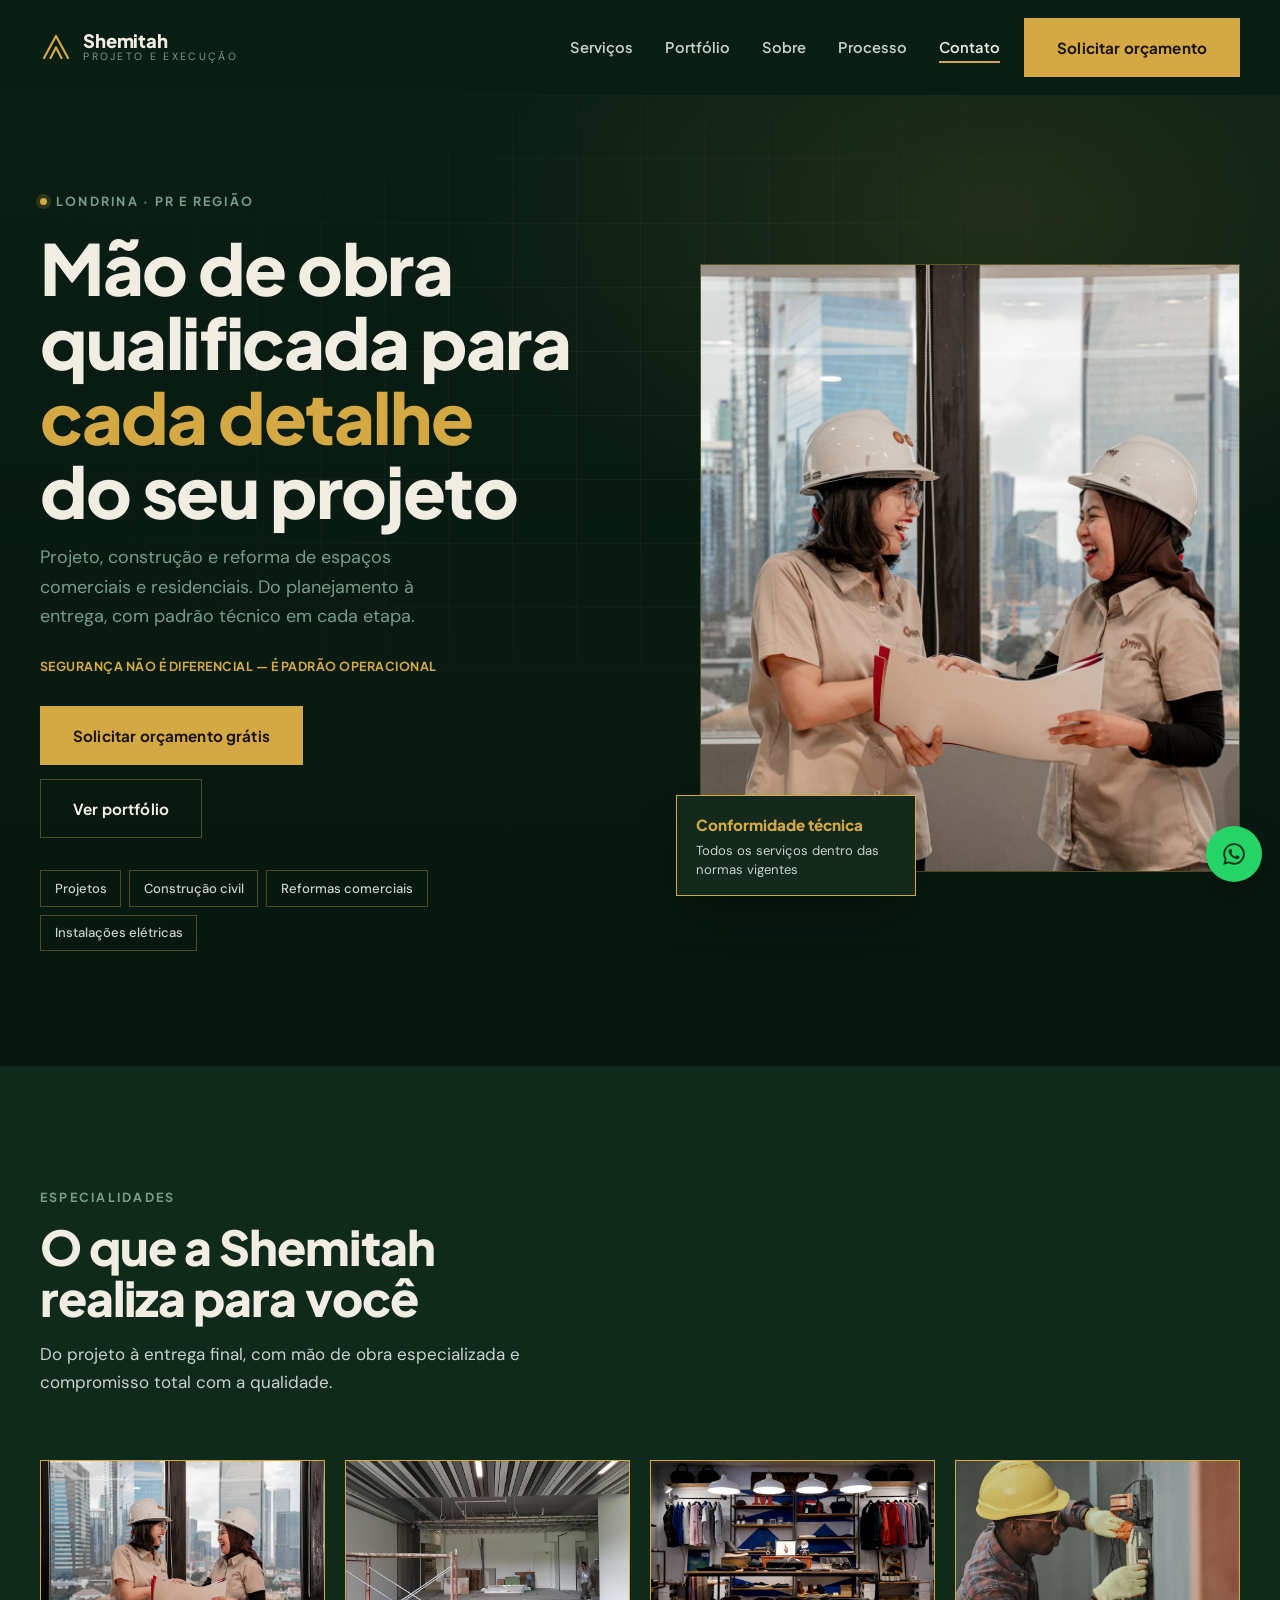
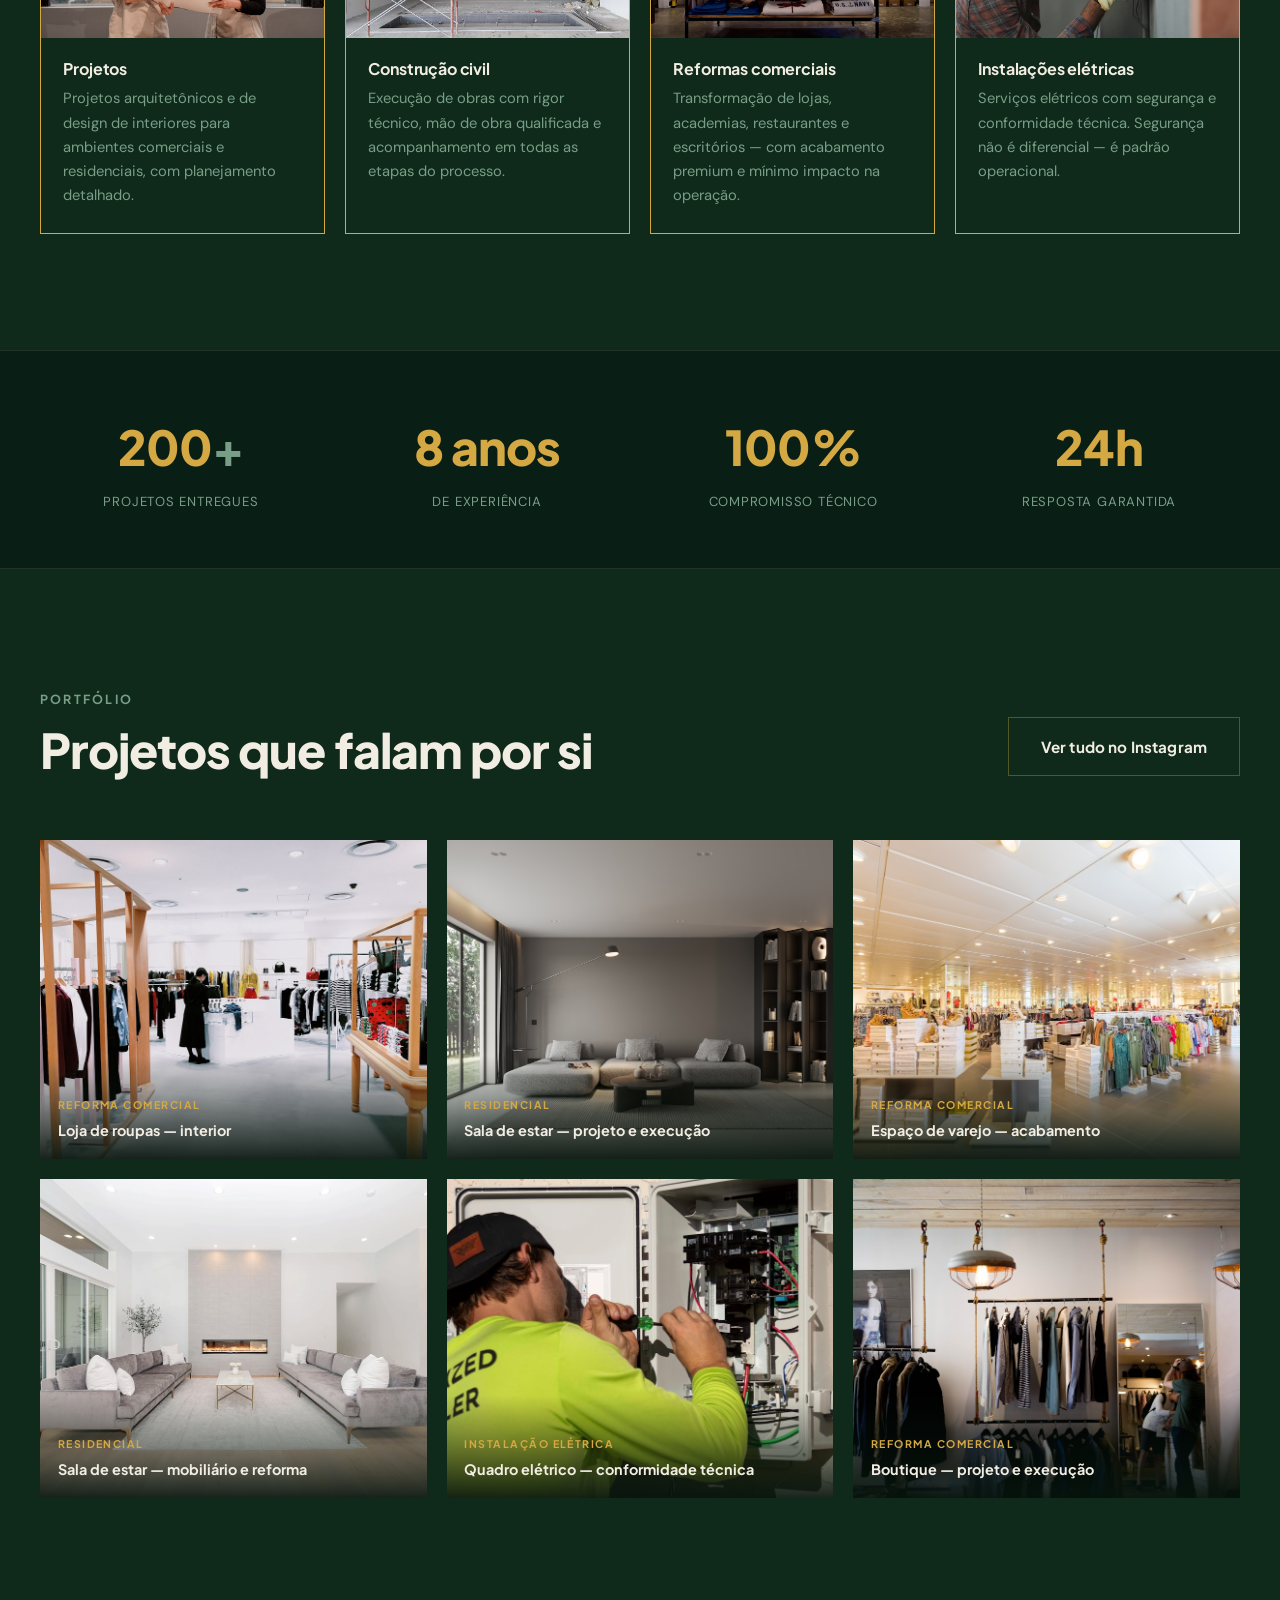
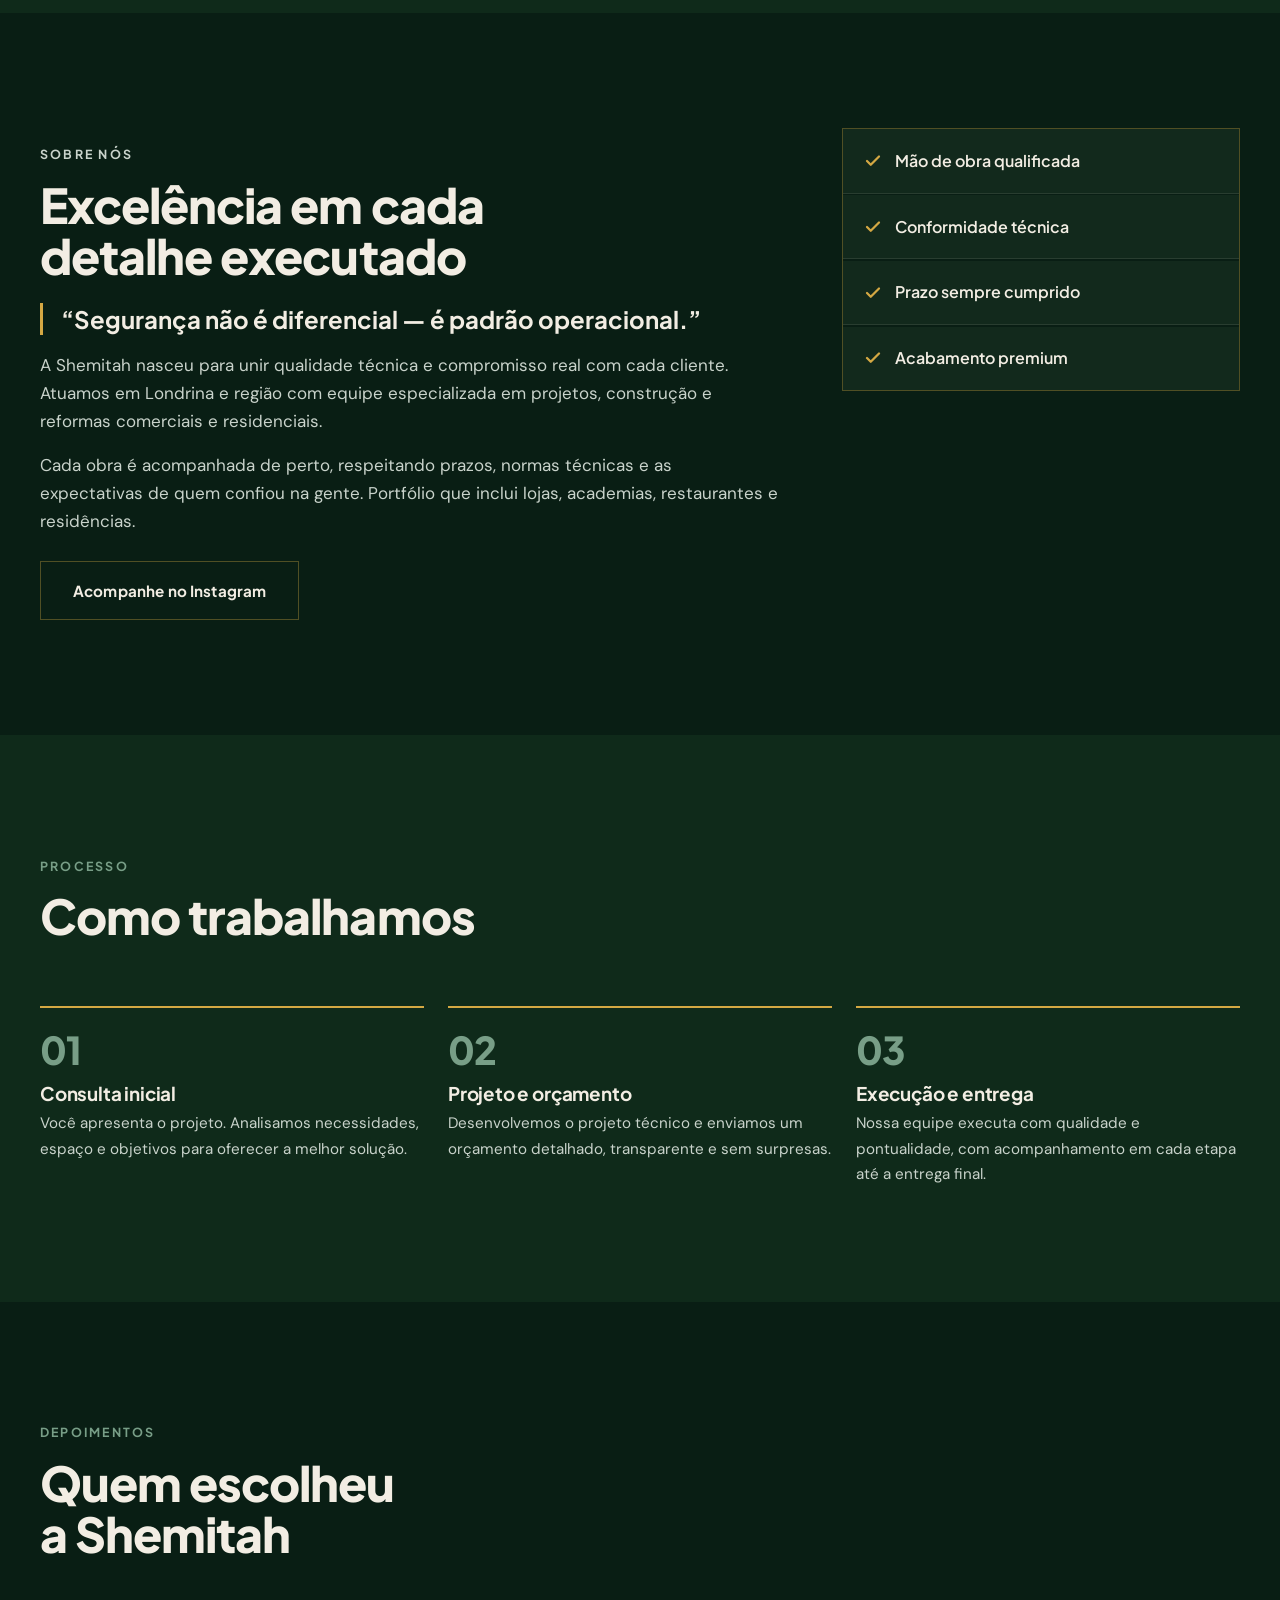
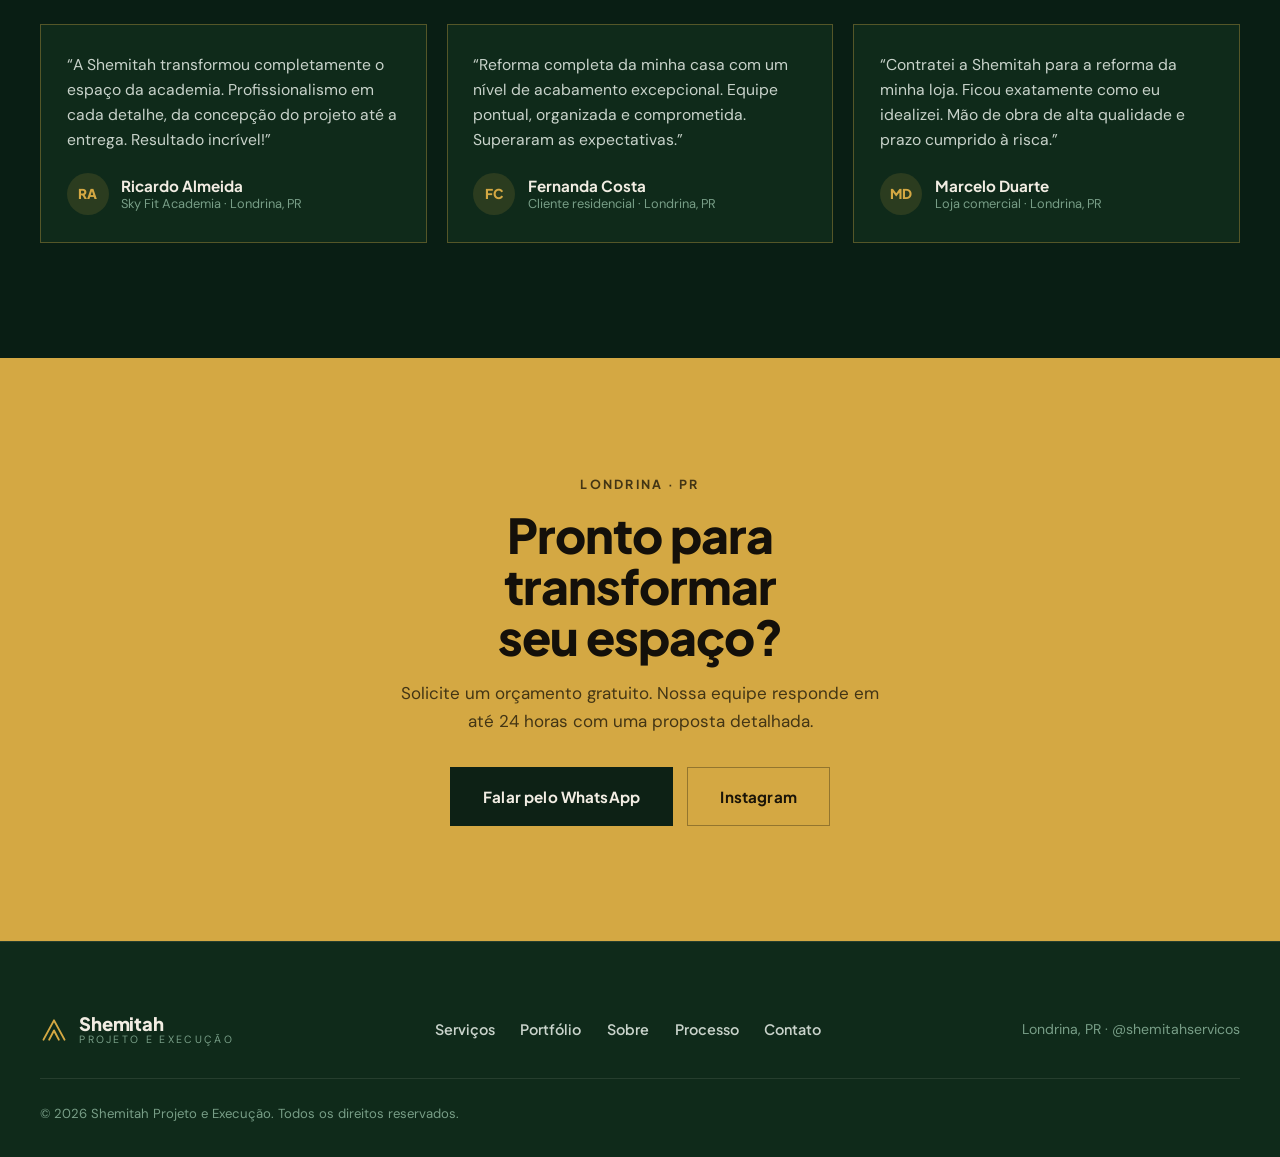
==== index.html @ d8ecc24d "Site institucional Shemitah — landing estatica pronta para GitHub Pages Co-Authored-By: Claude Sonne" ====
<!doctype html>
<html lang="pt-BR">
<head>
<meta charset="utf-8" />
<meta name="viewport" content="width=device-width, initial-scale=1" />
<meta name="theme-color" content="#091E14" />

<!--
  ┌──────────────────────────────────────────────────────────────────────┐
  │  CONFIGURAÇÃO — pendências                                            │
  │                                                                      │
  │  • Domínio shemitah.com.br: OK (canonical/OG/sitemap/robots + CNAME). │
  │  • WHATSAPP: procure por  5543999999999  e troque pelo número real    │
  │    (formato internacional, só dígitos: 55 + DDD + número).            │
  │  • Endereço, telefone fixo, e-mail e horário: bloco JSON-LD no final  │
  │    deste arquivo (marcados com TODO).                                 │
  └──────────────────────────────────────────────────────────────────────┘
-->

<title>Shemitah · Projeto e Execução | Construção e Reforma em Londrina-PR</title>
<meta name="description" content="Projeto, construção e reforma de espaços comerciais e residenciais em Londrina e região. Mão de obra qualificada, conformidade técnica e prazo cumprido. Solicite um orçamento gratuito." />
<link rel="canonical" href="https://shemitah.com.br/" />
<meta name="robots" content="index, follow, max-image-preview:large" />
<meta name="author" content="Shemitah Projeto e Execução" />
<meta name="geo.region" content="BR-PR" />
<meta name="geo.placename" content="Londrina" />

<!-- Open Graph -->
<meta property="og:type" content="website" />
<meta property="og:locale" content="pt_BR" />
<meta property="og:site_name" content="Shemitah Projeto e Execução" />
<meta property="og:title" content="Shemitah · Construção e Reforma em Londrina-PR" />
<meta property="og:description" content="Projeto, construção e reforma de espaços comerciais e residenciais. Do planejamento à entrega, com segurança e padrão técnico em cada etapa." />
<meta property="og:url" content="https://shemitah.com.br/" />
<meta property="og:image" content="https://shemitah.com.br/assets/img/og-cover.jpg" />
<meta property="og:image:width" content="1200" />
<meta property="og:image:height" content="630" />
<meta property="og:image:alt" content="Equipe da Shemitah analisando plantas técnicas em obra" />

<!-- Twitter -->
<meta name="twitter:card" content="summary_large_image" />
<meta name="twitter:title" content="Shemitah · Construção e Reforma em Londrina-PR" />
<meta name="twitter:description" content="Projeto, construção e reforma de espaços comerciais e residenciais em Londrina e região." />
<meta name="twitter:image" content="https://shemitah.com.br/assets/img/og-cover.jpg" />

<link rel="icon" href="assets/favicon.svg" type="image/svg+xml" />
<link rel="apple-touch-icon" href="assets/favicon.svg" />
<link rel="manifest" href="site.webmanifest" />

<link rel="preconnect" href="https://fonts.googleapis.com" />
<link rel="preconnect" href="https://fonts.gstatic.com" crossorigin />
<link rel="stylesheet" href="https://fonts.googleapis.com/css2?family=Plus+Jakarta+Sans:wght@500;600;700;800&family=DM+Sans:opsz,wght@9..40,400;9..40,500&display=swap" />
<link rel="stylesheet" href="css/styles.css" />
</head>
<body>

<a class="skip-link" href="#conteudo">Pular para o conteúdo</a>

<header class="site-header" id="topo" data-header>
  <div class="wrap header-inner">
    <a class="brand" href="#topo" aria-label="Shemitah Projeto e Execução — início">
      <span class="brand-mark" aria-hidden="true">
        <svg viewBox="0 0 32 32" width="32" height="32" fill="none">
          <path d="M4 27 16 5l12 22" stroke="currentColor" stroke-width="2.2" stroke-linejoin="round" stroke-linecap="round"/>
          <path d="M10.5 27 16 16.5 21.5 27" stroke="currentColor" stroke-width="2.2" stroke-linecap="round" stroke-linejoin="round"/>
        </svg>
      </span>
      <span class="brand-text">
        <strong translate="no">Shemitah</strong>
        <small>Projeto e Execução</small>
      </span>
    </a>

    <nav class="site-nav" aria-label="Navegação principal">
      <ul>
        <li><a href="#servicos">Serviços</a></li>
        <li><a href="#portfolio">Portfólio</a></li>
        <li><a href="#sobre">Sobre</a></li>
        <li><a href="#processo">Processo</a></li>
        <li><a href="#contato">Contato</a></li>
      </ul>
    </nav>

    <a class="btn btn-solid header-cta" href="https://wa.me/5543999999999?text=Ol%C3%A1!%20Gostaria%20de%20solicitar%20um%20or%C3%A7amento%20gratuito." target="_blank" rel="noopener">Solicitar orçamento</a>

    <button class="nav-toggle" type="button" aria-expanded="false" aria-controls="menu-mobile" aria-label="Abrir menu">
      <span></span><span></span><span></span>
    </button>
  </div>

  <div class="mobile-menu" id="menu-mobile" hidden>
    <nav aria-label="Navegação mobile">
      <a href="#servicos">Serviços</a>
      <a href="#portfolio">Portfólio</a>
      <a href="#sobre">Sobre</a>
      <a href="#processo">Processo</a>
      <a href="#contato">Contato</a>
      <a class="btn btn-solid" href="https://wa.me/5543999999999?text=Ol%C3%A1!%20Gostaria%20de%20solicitar%20um%20or%C3%A7amento%20gratuito." target="_blank" rel="noopener">Solicitar orçamento</a>
    </nav>
  </div>
</header>

<main id="conteudo">

  <!-- ================= HERO ================= -->
  <section class="hero" aria-labelledby="hero-title">
    <div class="wrap hero-grid">
      <div class="hero-copy">
        <p class="eyebrow"><span class="dot" aria-hidden="true"></span>Londrina · PR e região</p>
        <h1 id="hero-title">
          <span>Mão de obra</span>
          <span>qualificada para</span>
          <em>cada detalhe</em>
          <span>do seu projeto</span>
        </h1>
        <p class="lead">
          Projeto, construção e reforma de espaços comerciais e residenciais.
          Do planejamento à entrega, com padrão técnico em cada etapa.
        </p>

        <p class="safety-band">Segurança não é diferencial — é padrão operacional</p>

        <div class="hero-actions">
          <a class="btn btn-solid" href="https://wa.me/5543999999999?text=Ol%C3%A1!%20Gostaria%20de%20solicitar%20um%20or%C3%A7amento%20gratuito." target="_blank" rel="noopener">Solicitar orçamento grátis</a>
          <a class="btn btn-ghost" href="#portfolio">Ver portfólio</a>
        </div>

        <ul class="hero-tags" aria-label="Áreas de atuação">
          <li>Projetos</li>
          <li>Construção civil</li>
          <li>Reformas comerciais</li>
          <li>Instalações elétricas</li>
        </ul>
      </div>

      <figure class="hero-figure">
        <img src="assets/img/hero-equipe.jpg" width="1100" height="1240"
             alt="Equipe de engenharia da Shemitah analisando plantas técnicas com capacetes de segurança em obra"
             fetchpriority="high" decoding="async" />
        <figcaption class="hero-card">
          <span class="hero-card-label">Conformidade técnica</span>
          <span class="hero-card-text">Todos os serviços dentro das normas vigentes</span>
        </figcaption>
      </figure>
    </div>
  </section>

  <!-- ================= SERVIÇOS ================= -->
  <section class="section section-alt" id="servicos" aria-labelledby="servicos-title">
    <div class="wrap">
      <header class="section-head">
        <p class="eyebrow">Especialidades</p>
        <h2 id="servicos-title">O que a Shemitah realiza para você</h2>
        <p class="section-sub">Do projeto à entrega final, com mão de obra especializada e compromisso total com a qualidade.</p>
      </header>

      <div class="cards services">
        <article class="card service">
          <div class="card-media"><img src="assets/img/serv-projetos.jpg" width="900" height="630" loading="lazy" decoding="async" alt="Profissionais discutindo projeto arquitetônico com capacetes de segurança" /></div>
          <div class="card-body">
            <h3>Projetos</h3>
            <p>Projetos arquitetônicos e de design de interiores para ambientes comerciais e residenciais, com planejamento detalhado.</p>
          </div>
        </article>
        <article class="card service">
          <div class="card-media"><img src="assets/img/serv-construcao.jpg" width="900" height="630" loading="lazy" decoding="async" alt="Profissional no interior de uma obra de construção civil de grande porte" /></div>
          <div class="card-body">
            <h3>Construção civil</h3>
            <p>Execução de obras com rigor técnico, mão de obra qualificada e acompanhamento em todas as etapas do processo.</p>
          </div>
        </article>
        <article class="card service">
          <div class="card-media"><img src="assets/img/serv-reformas.jpg" width="900" height="630" loading="lazy" decoding="async" alt="Interior moderno de loja comercial reformada" /></div>
          <div class="card-body">
            <h3>Reformas comerciais</h3>
            <p>Transformação de lojas, academias, restaurantes e escritórios — com acabamento premium e mínimo impacto na operação.</p>
          </div>
        </article>
        <article class="card service">
          <div class="card-media"><img src="assets/img/serv-eletrica.jpg" width="900" height="630" loading="lazy" decoding="async" alt="Eletricista profissional realizando instalação com equipamento de segurança" /></div>
          <div class="card-body">
            <h3>Instalações elétricas</h3>
            <p>Serviços elétricos com segurança e conformidade técnica. Segurança não é diferencial — é padrão operacional.</p>
          </div>
        </article>
      </div>
    </div>
  </section>

  <!-- ================= NÚMEROS ================= -->
  <section class="section stats-section" aria-label="Shemitah em números">
    <div class="wrap stats">
      <div class="stat"><span class="stat-num">200<span class="plus">+</span></span><span class="stat-label">Projetos entregues</span></div>
      <div class="stat"><span class="stat-num">8 anos</span><span class="stat-label">de experiência</span></div>
      <div class="stat"><span class="stat-num">100%</span><span class="stat-label">Compromisso técnico</span></div>
      <div class="stat"><span class="stat-num">24h</span><span class="stat-label">Resposta garantida</span></div>
    </div>
  </section>

  <!-- ================= PORTFÓLIO ================= -->
  <section class="section section-alt" id="portfolio" aria-labelledby="portfolio-title">
    <div class="wrap">
      <header class="section-head section-head-row">
        <div>
          <p class="eyebrow">Portfólio</p>
          <h2 id="portfolio-title">Projetos que falam por si</h2>
        </div>
        <a class="btn btn-ghost" href="https://www.instagram.com/shemitahservicos/" target="_blank" rel="noopener">Ver tudo no Instagram</a>
      </header>

      <div class="gallery">
        <figure class="shot"><img src="assets/img/port-1.jpg" width="800" height="667" loading="lazy" decoding="async" alt="Loja de roupas reformada — vista do interior" /><figcaption><span class="tag">Reforma comercial</span>Loja de roupas — interior</figcaption></figure>
        <figure class="shot"><img src="assets/img/port-2.jpg" width="800" height="667" loading="lazy" decoding="async" alt="Sala de estar residencial após projeto e execução" /><figcaption><span class="tag">Residencial</span>Sala de estar — projeto e execução</figcaption></figure>
        <figure class="shot"><img src="assets/img/port-3.jpg" width="800" height="667" loading="lazy" decoding="async" alt="Espaço de varejo com acabamento finalizado" /><figcaption><span class="tag">Reforma comercial</span>Espaço de varejo — acabamento</figcaption></figure>
        <figure class="shot"><img src="assets/img/port-4.jpg" width="800" height="667" loading="lazy" decoding="async" alt="Sala de estar com mobiliário após reforma" /><figcaption><span class="tag">Residencial</span>Sala de estar — mobiliário e reforma</figcaption></figure>
        <figure class="shot"><img src="assets/img/port-5.jpg" width="800" height="667" loading="lazy" decoding="async" alt="Quadro elétrico instalado dentro das normas técnicas" /><figcaption><span class="tag">Instalação elétrica</span>Quadro elétrico — conformidade técnica</figcaption></figure>
        <figure class="shot"><img src="assets/img/port-6.jpg" width="800" height="667" loading="lazy" decoding="async" alt="Boutique comercial após projeto e execução" /><figcaption><span class="tag">Reforma comercial</span>Boutique — projeto e execução</figcaption></figure>
      </div>
    </div>
  </section>

  <!-- ================= SOBRE ================= -->
  <section class="section" id="sobre" aria-labelledby="sobre-title">
    <div class="wrap about-grid">
      <div class="about-copy">
        <p class="eyebrow">Sobre nós</p>
        <h2 id="sobre-title">Excelência em cada detalhe executado</h2>
        <blockquote class="pull-quote">“Segurança não é diferencial — é padrão operacional.”</blockquote>
        <p>A Shemitah nasceu para unir qualidade técnica e compromisso real com cada cliente. Atuamos em Londrina e região com equipe especializada em projetos, construção e reformas comerciais e residenciais.</p>
        <p>Cada obra é acompanhada de perto, respeitando prazos, normas técnicas e as expectativas de quem confiou na gente. Portfólio que inclui lojas, academias, restaurantes e residências.</p>
        <a class="btn btn-ghost" href="https://www.instagram.com/shemitahservicos/" target="_blank" rel="noopener">Acompanhe no Instagram</a>
      </div>
      <ul class="about-list" aria-label="Compromissos da Shemitah">
        <li>Mão de obra qualificada</li>
        <li>Conformidade técnica</li>
        <li>Prazo sempre cumprido</li>
        <li>Acabamento premium</li>
      </ul>
    </div>
  </section>

  <!-- ================= PROCESSO ================= -->
  <section class="section section-alt" id="processo" aria-labelledby="processo-title">
    <div class="wrap">
      <header class="section-head">
        <p class="eyebrow">Processo</p>
        <h2 id="processo-title">Como trabalhamos</h2>
      </header>
      <ol class="steps">
        <li class="step">
          <span class="step-num">01</span>
          <h3>Consulta inicial</h3>
          <p>Você apresenta o projeto. Analisamos necessidades, espaço e objetivos para oferecer a melhor solução.</p>
        </li>
        <li class="step">
          <span class="step-num">02</span>
          <h3>Projeto e orçamento</h3>
          <p>Desenvolvemos o projeto técnico e enviamos um orçamento detalhado, transparente e sem surpresas.</p>
        </li>
        <li class="step">
          <span class="step-num">03</span>
          <h3>Execução e entrega</h3>
          <p>Nossa equipe executa com qualidade e pontualidade, com acompanhamento em cada etapa até a entrega final.</p>
        </li>
      </ol>
    </div>
  </section>

  <!-- ================= DEPOIMENTOS ================= -->
  <section class="section" aria-labelledby="depo-title">
    <div class="wrap">
      <header class="section-head">
        <p class="eyebrow">Depoimentos</p>
        <h2 id="depo-title">Quem escolheu a Shemitah</h2>
      </header>
      <div class="cards testimonials">
        <figure class="card quote-card">
          <blockquote>“A Shemitah transformou completamente o espaço da academia. Profissionalismo em cada detalhe, da concepção do projeto até a entrega. Resultado incrível!”</blockquote>
          <figcaption><span class="avatar" aria-hidden="true">RA</span><span><strong>Ricardo Almeida</strong><small>Sky Fit Academia · Londrina, PR</small></span></figcaption>
        </figure>
        <figure class="card quote-card">
          <blockquote>“Reforma completa da minha casa com um nível de acabamento excepcional. Equipe pontual, organizada e comprometida. Superaram as expectativas.”</blockquote>
          <figcaption><span class="avatar" aria-hidden="true">FC</span><span><strong>Fernanda Costa</strong><small>Cliente residencial · Londrina, PR</small></span></figcaption>
        </figure>
        <figure class="card quote-card">
          <blockquote>“Contratei a Shemitah para a reforma da minha loja. Ficou exatamente como eu idealizei. Mão de obra de alta qualidade e prazo cumprido à risca.”</blockquote>
          <figcaption><span class="avatar" aria-hidden="true">MD</span><span><strong>Marcelo Duarte</strong><small>Loja comercial · Londrina, PR</small></span></figcaption>
        </figure>
      </div>
    </div>
  </section>

  <!-- ================= CTA ================= -->
  <section class="section cta" id="contato" aria-labelledby="cta-title">
    <div class="wrap cta-inner">
      <p class="eyebrow eyebrow-dark">Londrina · PR</p>
      <h2 id="cta-title">Pronto para transformar seu espaço?</h2>
      <p>Solicite um orçamento gratuito. Nossa equipe responde em até 24 horas com uma proposta detalhada.</p>
      <div class="hero-actions">
        <a class="btn btn-dark" href="https://wa.me/5543999999999?text=Ol%C3%A1!%20Gostaria%20de%20solicitar%20um%20or%C3%A7amento%20gratuito." target="_blank" rel="noopener">Falar pelo WhatsApp</a>
        <a class="btn btn-outline-dark" href="https://www.instagram.com/shemitahservicos/" target="_blank" rel="noopener">Instagram</a>
      </div>
    </div>
  </section>
</main>

<footer class="site-footer">
  <div class="wrap footer-inner">
    <a class="brand" href="#topo" aria-label="Shemitah Projeto e Execução — início">
      <span class="brand-mark" aria-hidden="true">
        <svg viewBox="0 0 32 32" width="28" height="28" fill="none">
          <path d="M4 27 16 5l12 22" stroke="currentColor" stroke-width="2.2" stroke-linecap="round" stroke-linejoin="round"/>
          <path d="M10.5 27 16 16.5 21.5 27" stroke="currentColor" stroke-width="2.2" stroke-linecap="round" stroke-linejoin="round"/>
        </svg>
      </span>
      <span class="brand-text"><strong translate="no">Shemitah</strong><small>Projeto e Execução</small></span>
    </a>
    <nav aria-label="Rodapé">
      <a href="#servicos">Serviços</a>
      <a href="#portfolio">Portfólio</a>
      <a href="#sobre">Sobre</a>
      <a href="#processo">Processo</a>
      <a href="#contato">Contato</a>
    </nav>
    <p class="footer-meta">Londrina, PR · <a href="https://www.instagram.com/shemitahservicos/" target="_blank" rel="noopener">@shemitahservicos</a></p>
  </div>
  <div class="wrap footer-legal">
    <p>© <span data-year>2025</span> Shemitah Projeto e Execução. Todos os direitos reservados.</p>
  </div>
</footer>

<a class="wa-float" href="https://wa.me/5543999999999?text=Ol%C3%A1!%20Gostaria%20de%20solicitar%20um%20or%C3%A7amento%20gratuito." target="_blank" rel="noopener" aria-label="Falar no WhatsApp">
  <svg viewBox="0 0 24 24" width="26" height="26" fill="currentColor" aria-hidden="true"><path d="M19.05 4.91A9.82 9.82 0 0 0 12.04 2c-5.46 0-9.9 4.44-9.9 9.9 0 1.75.46 3.45 1.32 4.95L2 22l5.3-1.39c1.45.79 3.08 1.21 4.74 1.21 5.46 0 9.9-4.44 9.9-9.9 0-2.64-1.03-5.13-2.89-7.01Zm-7.01 15.24c-1.48 0-2.93-.4-4.19-1.15l-.3-.18-3.12.82.83-3.04-.2-.31a8.22 8.22 0 0 1-1.26-4.36c0-4.54 3.7-8.23 8.24-8.23 2.2 0 4.27.86 5.82 2.42a8.18 8.18 0 0 1 2.41 5.82c0 4.54-3.7 8.22-8.24 8.22Zm4.52-6.16c-.25-.12-1.47-.72-1.69-.81-.23-.08-.39-.12-.56.12-.16.25-.64.81-.79.97-.14.17-.29.19-.54.06-.25-.12-1.05-.39-1.99-1.23-.74-.66-1.23-1.47-1.38-1.72-.14-.25-.02-.38.11-.51.11-.11.25-.29.37-.43.13-.14.17-.25.25-.41.08-.17.04-.31-.02-.43-.06-.12-.56-1.34-.76-1.84-.2-.48-.41-.42-.56-.43h-.48c-.17 0-.43.06-.66.31-.22.25-.86.85-.86 2.07 0 1.22.89 2.4 1.01 2.56.12.17 1.75 2.67 4.25 3.74.59.26 1.05.41 1.42.52.6.19 1.14.16 1.57.1.48-.07 1.47-.6 1.68-1.18.21-.58.21-1.07.14-1.18-.06-.11-.22-.17-.47-.29Z"/></svg>
</a>

<script src="js/main.js" defer></script>

<!-- ================= SEO: DADOS ESTRUTURADOS (JSON-LD) =================
     TODO: preencher telefone, e-mail, endereço e horário reais.
     Isso alimenta o "cartão de negócio" do Google (Local Business). -->
<script type="application/ld+json">
{
  "@context": "https://schema.org",
  "@type": "GeneralContractor",
  "name": "Shemitah Projeto e Execução",
  "description": "Projeto, construção e reforma de espaços comerciais e residenciais em Londrina e região.",
  "url": "https://shemitah.com.br/",
  "image": "https://shemitah.com.br/assets/img/og-cover.jpg",
  "telephone": "+55-43-99999-9999",
  "email": "contato@shemitah.com.br",
  "priceRange": "$$",
  "areaServed": { "@type": "City", "name": "Londrina" },
  "address": {
    "@type": "PostalAddress",
    "addressLocality": "Londrina",
    "addressRegion": "PR",
    "addressCountry": "BR"
  },
  "sameAs": [ "https://www.instagram.com/shemitahservicos/" ],
  "openingHoursSpecification": [{
    "@type": "OpeningHoursSpecification",
    "dayOfWeek": ["Monday","Tuesday","Wednesday","Thursday","Friday"],
    "opens": "08:00",
    "closes": "18:00"
  }],
  "makesOffer": [
    { "@type": "Offer", "itemOffered": { "@type": "Service", "name": "Projetos arquitetônicos e de interiores" } },
    { "@type": "Offer", "itemOffered": { "@type": "Service", "name": "Construção civil" } },
    { "@type": "Offer", "itemOffered": { "@type": "Service", "name": "Reformas comerciais" } },
    { "@type": "Offer", "itemOffered": { "@type": "Service", "name": "Instalações elétricas" } }
  ]
}
</script>
</body>
</html>
---- css/styles.css ----
/* =========================================================
   Shemitah · Projeto e Execução
   Paleta: floresta profunda + ouro + sálvia
   Display: Plus Jakarta Sans · Texto: DM Sans
   ========================================================= */

:root {
  --bg:        #091E14;
  --bg-alt:    #0F2A1A;
  --bg-card:   #12291C;
  --bg-card-2: #17331F;
  --ink:       #F2EDE3;
  --ink-dim:   #C9D3CB;
  --sage:      #789E87;
  --gold:      #D4A843;
  --gold-2:    #E7C777;
  --line:      rgba(212, 168, 67, 0.35);
  --line-soft: rgba(242, 237, 227, 0.10);
  --line-gold: #D4A843;

  --maxw: 1200px;
  --pad: clamp(1.25rem, 5vw, 2.5rem);
  --radius: 0px;
  --section-y: clamp(4rem, 9vw, 7.5rem);

  --font-display: "Plus Jakarta Sans", "Segoe UI", system-ui, sans-serif;
  --font-body: "DM Sans", "Segoe UI", system-ui, sans-serif;

  --ease: cubic-bezier(.22, 1, .36, 1);
}

/* ---------- reset ---------- */
*, *::before, *::after { box-sizing: border-box; }
* { margin: 0; }
:root { color-scheme: dark; }
html { scroll-behavior: smooth; -webkit-text-size-adjust: 100%; }
a, button { -webkit-tap-highlight-color: rgba(212, 168, 67, 0.25); touch-action: manipulation; }
[id] { scroll-margin-top: 6rem; }
@media (prefers-reduced-motion: reduce) {
  html { scroll-behavior: auto; }
  *, *::before, *::after { animation-duration: .001ms !important; transition-duration: .001ms !important; }
}

body {
  background: var(--bg);
  color: var(--ink);
  font-family: var(--font-body);
  font-size: 1.0625rem;
  line-height: 1.65;
  -webkit-font-smoothing: antialiased;
  text-rendering: optimizeLegibility;
  overflow-x: hidden;
}

img { max-width: 100%; height: auto; display: block; }
a { color: inherit; text-decoration: none; }
ul, ol { list-style: none; padding: 0; }

:focus-visible {
  outline: 2px solid var(--gold-2);
  outline-offset: 3px;
  border-radius: 4px;
}

.wrap { width: min(100% - 2 * var(--pad), var(--maxw)); margin-inline: auto; }

.skip-link {
  position: absolute; left: 1rem; top: -60px;
  background: var(--gold); color: #1a1408; padding: .6rem 1rem;
  border-radius: 8px; font-weight: 700; z-index: 999; transition: top .2s;
}
.skip-link:focus { top: 1rem; }

/* ---------- tipografia ---------- */
h1, h2, h3 { font-family: var(--font-display); font-weight: 800; line-height: 1.06; letter-spacing: -0.02em; text-wrap: balance; }
h1 { font-size: clamp(2.4rem, 6.2vw, 4.4rem); }
h2 { font-size: clamp(1.9rem, 4.2vw, 3rem); }
h3 { font-size: 1.18rem; font-weight: 700; letter-spacing: -0.01em; }
h1 em { font-style: normal; color: var(--gold); }

.eyebrow {
  font-family: var(--font-display);
  font-weight: 700;
  font-size: .78rem;
  letter-spacing: .18em;
  text-transform: uppercase;
  color: var(--sage);
  display: inline-flex; align-items: center; gap: .55rem;
}
.eyebrow .dot { width: 7px; height: 7px; border-radius: 50%; background: var(--gold); box-shadow: 0 0 0 4px rgba(212,168,67,.18); }
.eyebrow-dark { color: rgba(26, 20, 8, .65); }

/* ---------- botões ---------- */
.btn {
  --btn-bg: transparent;
  display: inline-flex; align-items: center; justify-content: center;
  gap: .5rem;
  padding: 1rem 2rem;
  font-family: var(--font-display);
  font-weight: 700;
  font-size: .95rem;
  letter-spacing: .01em;
  border-radius: 0;
  border: 1px solid transparent;
  cursor: pointer;
  transition: transform .18s var(--ease), background-color .18s, border-color .18s, color .18s;
  white-space: nowrap;
}
.btn:hover { transform: translateY(-2px); }
.btn:active { transform: translateY(0); }

.btn-solid { background: var(--gold); color: #1a1408; }
.btn-solid:hover { background: var(--gold-2); }
.btn-ghost { border-color: var(--line); color: var(--ink); }
.btn-ghost:hover { border-color: var(--gold); color: var(--gold); }
.btn-dark { background: #0d2115; color: var(--ink); }
.btn-dark:hover { background: #091a10; }
.btn-outline-dark { border-color: rgba(26,20,8,.35); color: #1a1408; }
.btn-outline-dark:hover { border-color: #1a1408; background: rgba(26,20,8,.06); }

/* =========================================================
   HEADER
   ========================================================= */
.site-header {
  position: sticky; top: 0; z-index: 100;
  background: color-mix(in srgb, var(--bg) 82%, transparent);
  backdrop-filter: blur(12px);
  border-bottom: 1px solid transparent;
  transition: border-color .3s, background-color .3s, padding .3s;
}
.site-header[data-scrolled] {
  border-bottom-color: var(--line-soft);
  background: color-mix(in srgb, var(--bg) 94%, transparent);
}
.header-inner {
  display: flex; align-items: center; gap: 1.5rem;
  padding-block: 1.1rem;
  transition: padding .3s;
}
.site-header[data-scrolled] .header-inner { padding-block: .7rem; }

.brand { display: inline-flex; align-items: center; gap: .7rem; flex-shrink: 0; }
.brand-mark { color: var(--gold); display: grid; place-items: center; }
.brand-text { display: grid; line-height: 1.1; }
.brand-text strong { font-family: var(--font-display); font-weight: 800; font-size: 1.15rem; letter-spacing: -.01em; }
.brand-text small { font-size: .66rem; letter-spacing: .22em; text-transform: uppercase; color: var(--sage); }

.site-nav { margin-left: auto; }
.site-nav ul { display: flex; gap: 2rem; }
.site-nav a {
  font-family: var(--font-display); font-weight: 600; font-size: .92rem;
  color: var(--ink-dim); position: relative; padding-block: .4rem;
}
.site-nav a::after {
  content: ""; position: absolute; left: 0; bottom: 0; width: 0; height: 2px;
  background: var(--gold); transition: width .25s var(--ease);
}
.site-nav a:hover, .site-nav a[aria-current="page"] { color: var(--ink); }
.site-nav a:hover::after, .site-nav a[aria-current="page"]::after { width: 100%; }

.header-cta { flex-shrink: 0; }

.nav-toggle {
  display: none;
  width: 44px; height: 44px; border: 1px solid var(--line); border-radius: 0;
  background: transparent; cursor: pointer; padding: 0;
  flex-direction: column; align-items: center; justify-content: center; gap: 5px;
  margin-left: auto;
}
.nav-toggle span { display: block; width: 20px; height: 2px; background: var(--ink); transition: transform .25s, opacity .2s; }
.nav-toggle[aria-expanded="true"] span:nth-child(1) { transform: translateY(7px) rotate(45deg); }
.nav-toggle[aria-expanded="true"] span:nth-child(2) { opacity: 0; }
.nav-toggle[aria-expanded="true"] span:nth-child(3) { transform: translateY(-7px) rotate(-45deg); }

.mobile-menu { border-top: 1px solid var(--line-soft); background: var(--bg-alt); }
.mobile-menu[hidden] { display: none; }
.mobile-menu nav { display: grid; gap: .35rem; padding: 1rem var(--pad) 1.6rem; }
.mobile-menu a {
  font-family: var(--font-display); font-weight: 600; font-size: 1.05rem;
  padding: .85rem .25rem; border-bottom: 1px solid var(--line-soft);
}
.mobile-menu .btn { margin-top: .8rem; }

/* =========================================================
   HERO
   ========================================================= */
.hero { position: relative; padding-block: clamp(3rem, 7vw, 6rem) var(--section-y); overflow: hidden; }
.hero::before {
  content: ""; position: absolute; inset: 0; z-index: -1;
  background:
    radial-gradient(60% 50% at 78% 12%, rgba(212,168,67,.12), transparent 70%),
    linear-gradient(180deg, transparent, rgba(0,0,0,.25));
}
.hero::after {
  content: ""; position: absolute; inset: 0; z-index: -1; opacity: .5;
  background-image: linear-gradient(var(--line-soft) 1px, transparent 1px), linear-gradient(90deg, var(--line-soft) 1px, transparent 1px);
  background-size: 64px 64px;
  -webkit-mask-image: radial-gradient(70% 60% at 50% 30%, #000, transparent 75%);
          mask-image: radial-gradient(70% 60% at 50% 30%, #000, transparent 75%);
}
.hero-grid { display: grid; grid-template-columns: 1.05fr .95fr; gap: clamp(2rem, 5vw, 4.5rem); align-items: center; }
.hero-copy { max-width: 34ch; }
.hero h1 { margin-block: 1.1rem .9rem; text-wrap: nowrap; }
.hero h1 span, .hero h1 em { display: block; }
.lead { font-size: 1.125rem; line-height: 1.62; color: var(--sage); max-width: 46ch; }

.safety-band {
  margin-top: 1.6rem;
  font-family: var(--font-display); font-weight: 700;
  font-size: .78rem; letter-spacing: .04em; text-transform: uppercase;
  color: var(--gold);
}

.hero-actions { display: flex; flex-wrap: wrap; gap: .9rem; margin-top: 1.8rem; }

.hero-tags { display: flex; flex-wrap: wrap; gap: .5rem; margin-top: 2rem; }
.hero-tags li {
  font-size: .82rem; font-weight: 500;
  padding: .4rem .85rem; border: 1px solid var(--line);
  color: var(--ink-dim);
}

.hero-figure { position: relative; }
.hero-figure > img {
  width: 100%; border-radius: var(--radius);
  aspect-ratio: 1100 / 1240; object-fit: cover;
  border: 1px solid var(--line);
}
.hero-card {
  position: absolute; left: -1.5rem; bottom: -1.5rem;
  background: var(--bg-card); border: 1px solid var(--line-gold);
  border-radius: var(--radius); padding: 1rem 1.15rem; max-width: 15rem;
  display: grid; gap: .25rem;
  box-shadow: 0 24px 50px -20px rgba(0,0,0,.6);
}
.hero-card-label { font-family: var(--font-display); font-weight: 800; color: var(--gold); font-size: .95rem; }
.hero-card-text { font-size: .82rem; color: var(--ink-dim); line-height: 1.45; }

/* =========================================================
   SECTIONS genéricas
   ========================================================= */
.section { padding-block: var(--section-y); }
.section-alt { background: var(--bg-alt); }

.section-head { max-width: 44ch; margin-bottom: clamp(2.5rem, 5vw, 4rem); }
.section-head h2 { margin-top: .8rem; }
.section-sub { margin-top: 1rem; color: var(--ink-dim); }
.section-head-row {
  max-width: none; display: flex; align-items: flex-end; justify-content: space-between;
  gap: 1.5rem; flex-wrap: wrap;
}

/* ---------- cards ---------- */
.cards { display: grid; gap: 1.25rem; }
.services { grid-template-columns: repeat(4, 1fr); }

.card {
  background: var(--bg-alt); border: 1px solid var(--line);
  border-radius: var(--radius); overflow: hidden;
  transition: transform .25s var(--ease), border-color .25s;
}
.card.service { border-color: var(--line-gold); }
.card:hover { transform: translateY(-4px); border-color: var(--line-gold); }
.card-media { aspect-ratio: 16 / 10; overflow: hidden; }
.card-media img { width: 100%; height: 100%; object-fit: cover; transition: transform .5s var(--ease); }
.card:hover .card-media img { transform: scale(1.04); }
.card-body { padding: 1.4rem 1.4rem 1.6rem; }
.card-body h3 { color: var(--ink); font-size: 1rem; }
.card-body p { margin-top: .55rem; font-size: .92rem; color: var(--sage); }

/* ---------- stats ---------- */
.stats-section { padding-block: clamp(2.5rem, 5vw, 3.5rem); border-block: 1px solid var(--line-soft); }
.stats { display: grid; grid-template-columns: repeat(4, 1fr); gap: 1.5rem; text-align: center; }
.stat { display: grid; gap: .3rem; }
.stat-num { font-family: var(--font-display); font-weight: 800; font-size: clamp(2rem, 4vw, 3rem); color: var(--gold); letter-spacing: -.02em; }
.stat-num .plus { color: var(--sage); }
.stat-label { font-size: .82rem; letter-spacing: .06em; text-transform: uppercase; color: var(--sage); }

/* ---------- galeria portfólio ---------- */
.gallery { display: grid; grid-template-columns: repeat(3, 1fr); gap: 1.25rem; }
.shot { position: relative; border-radius: var(--radius); overflow: hidden; }
.shot img { width: 100%; aspect-ratio: 4 / 3.3; object-fit: cover; transition: transform .5s var(--ease); }
.shot:hover img { transform: scale(1.05); }
.shot figcaption {
  position: absolute; inset: auto 0 0 0;
  padding: 2.5rem 1.1rem 1rem;
  font-family: var(--font-display); font-weight: 700; font-size: .9rem;
  display: grid; gap: .4rem;
  background: linear-gradient(180deg, transparent, rgba(6,20,13,.92));
}
.shot .tag {
  justify-self: start;
  font-size: .66rem; letter-spacing: .14em; text-transform: uppercase;
  color: var(--gold); font-weight: 700;
}

/* ---------- sobre ---------- */
.about-grid { display: grid; grid-template-columns: 1.3fr .7fr; gap: clamp(2rem, 5vw, 4rem); align-items: start; }
.about-copy h2 { margin-block: .8rem 1.3rem; }
.about-copy p { color: var(--ink-dim); margin-top: 1rem; }
.about-copy .btn { margin-top: 1.6rem; }
.pull-quote {
  font-family: var(--font-display); font-weight: 700;
  font-size: clamp(1.15rem, 2vw, 1.5rem); line-height: 1.35;
  color: var(--ink); border-left: 3px solid var(--gold);
  padding-left: 1.1rem;
}
.about-list { display: grid; gap: .1rem; border: 1px solid var(--line); border-radius: var(--radius); overflow: hidden; }
.about-list li {
  padding: 1.15rem 1.3rem;
  font-family: var(--font-display); font-weight: 600; font-size: 1rem;
  border-bottom: 1px solid var(--line-soft);
  display: flex; align-items: center; gap: .8rem;
  background: var(--bg-card);
}
.about-list li:last-child { border-bottom: 0; }
.about-list li::before {
  content: ""; width: 18px; height: 18px; flex-shrink: 0;
  background: var(--gold);
  -webkit-mask: url("data:image/svg+xml,%3Csvg xmlns='http://www.w3.org/2000/svg' viewBox='0 0 24 24'%3E%3Cpath d='M20 6 9 17l-5-5' fill='none' stroke='%23000' stroke-width='3' stroke-linecap='round' stroke-linejoin='round'/%3E%3C/svg%3E") center/contain no-repeat;
          mask: url("data:image/svg+xml,%3Csvg xmlns='http://www.w3.org/2000/svg' viewBox='0 0 24 24'%3E%3Cpath d='M20 6 9 17l-5-5' fill='none' stroke='%23000' stroke-width='3' stroke-linecap='round' stroke-linejoin='round'/%3E%3C/svg%3E") center/contain no-repeat;
}

/* ---------- processo ---------- */
.steps { display: grid; grid-template-columns: repeat(3, 1fr); gap: 1.5rem; counter-reset: step; }
.step {
  border-top: 2px solid var(--gold);
  padding-top: 1.4rem;
}
.step-num {
  font-family: var(--font-display); font-weight: 800;
  font-size: 2.4rem; color: var(--sage); letter-spacing: -.03em;
  display: block; line-height: 1;
}
.step h3 { margin-block: .9rem .5rem; color: var(--ink); }
.step p { color: var(--ink-dim); font-size: .95rem; }

/* ---------- depoimentos ---------- */
.testimonials { grid-template-columns: repeat(3, 1fr); }
.quote-card { padding: 1.7rem 1.6rem; display: grid; gap: 1.3rem; align-content: start; }
.quote-card blockquote { font-size: .98rem; color: var(--ink-dim); line-height: 1.6; }
.quote-card figcaption { display: flex; align-items: center; gap: .8rem; }
.avatar {
  width: 42px; height: 42px; border-radius: 50%; flex-shrink: 0;
  display: grid; place-items: center;
  background: rgba(212,168,67,.14); color: var(--gold);
  font-family: var(--font-display); font-weight: 800; font-size: .85rem;
}
.quote-card figcaption span:last-child { display: grid; line-height: 1.3; }
.quote-card figcaption strong { font-family: var(--font-display); font-size: .95rem; }
.quote-card figcaption small { color: var(--sage); font-size: .8rem; }

/* ---------- CTA ---------- */
.cta { background: var(--gold); color: #1a1408; text-align: center; }
.cta-inner { max-width: 42ch; margin-inline: auto; display: grid; gap: 1rem; justify-items: center; }
.cta h2 { color: #14100a; }
.cta p { color: rgba(26,20,8,.78); }
.cta .hero-actions { justify-content: center; margin-top: 1rem; }

/* =========================================================
   FOOTER
   ========================================================= */
.site-footer { background: var(--bg-alt); border-top: 1px solid var(--line-soft); padding-top: clamp(3rem, 6vw, 4.5rem); }
.footer-inner {
  display: flex; align-items: center; justify-content: space-between; gap: 1.5rem 2rem;
  flex-wrap: wrap; padding-bottom: 2rem; border-bottom: 1px solid var(--line-soft);
}
.footer-inner nav { display: flex; gap: 1.6rem; flex-wrap: wrap; }
.footer-inner nav a { font-family: var(--font-display); font-weight: 600; font-size: .9rem; color: var(--ink-dim); }
.footer-inner nav a:hover { color: var(--gold); }
.footer-meta { font-size: .88rem; color: var(--sage); }
.footer-meta a:hover { color: var(--gold); }
.footer-legal { padding-block: 1.5rem 2rem; }
.footer-legal p { font-size: .82rem; color: var(--sage); }

/* ---------- WhatsApp flutuante ---------- */
.wa-float {
  position: fixed; z-index: 90;
  right: calc(1.15rem + env(safe-area-inset-right));
  bottom: calc(1.15rem + env(safe-area-inset-bottom));
  width: 56px; height: 56px; border-radius: 50%;
  display: grid; place-items: center;
  background: #25D366; color: #05331b;
  box-shadow: 0 12px 30px -8px rgba(0,0,0,.5);
  transition: transform .2s var(--ease);
}
.wa-float:hover { transform: scale(1.08); }

/* =========================================================
   REVEAL ao rolar
   ========================================================= */
.reveal { opacity: 0; transform: translateY(24px); transition: opacity .7s var(--ease), transform .7s var(--ease); }
.reveal.is-in { opacity: 1; transform: none; }
@media (prefers-reduced-motion: reduce) { .reveal { opacity: 1; transform: none; } }

/* =========================================================
   RESPONSIVO
   ========================================================= */
@media (max-width: 1000px) {
  .site-nav, .header-cta { display: none; }
  .nav-toggle { display: flex; }
  .hero-grid { grid-template-columns: 1fr; }
  .hero-copy { max-width: none; }
  .hero-figure { max-width: 460px; margin-top: 1rem; }
  .about-grid { grid-template-columns: 1fr; }
  .gallery { grid-template-columns: repeat(2, 1fr); }
  .services { grid-template-columns: repeat(2, 1fr); }
  .testimonials { grid-template-columns: 1fr; }
}
@media (max-width: 640px) {
  body { font-size: 1rem; }
  .services { grid-template-columns: 1fr; }
  .stats { grid-template-columns: repeat(2, 1fr); gap: 2rem 1rem; }
  .gallery { grid-template-columns: 1fr; }
  .steps { grid-template-columns: 1fr; }
  .hero-card { left: 0; right: 0; margin-inline: auto; }
  .section-head-row { align-items: flex-start; }
}
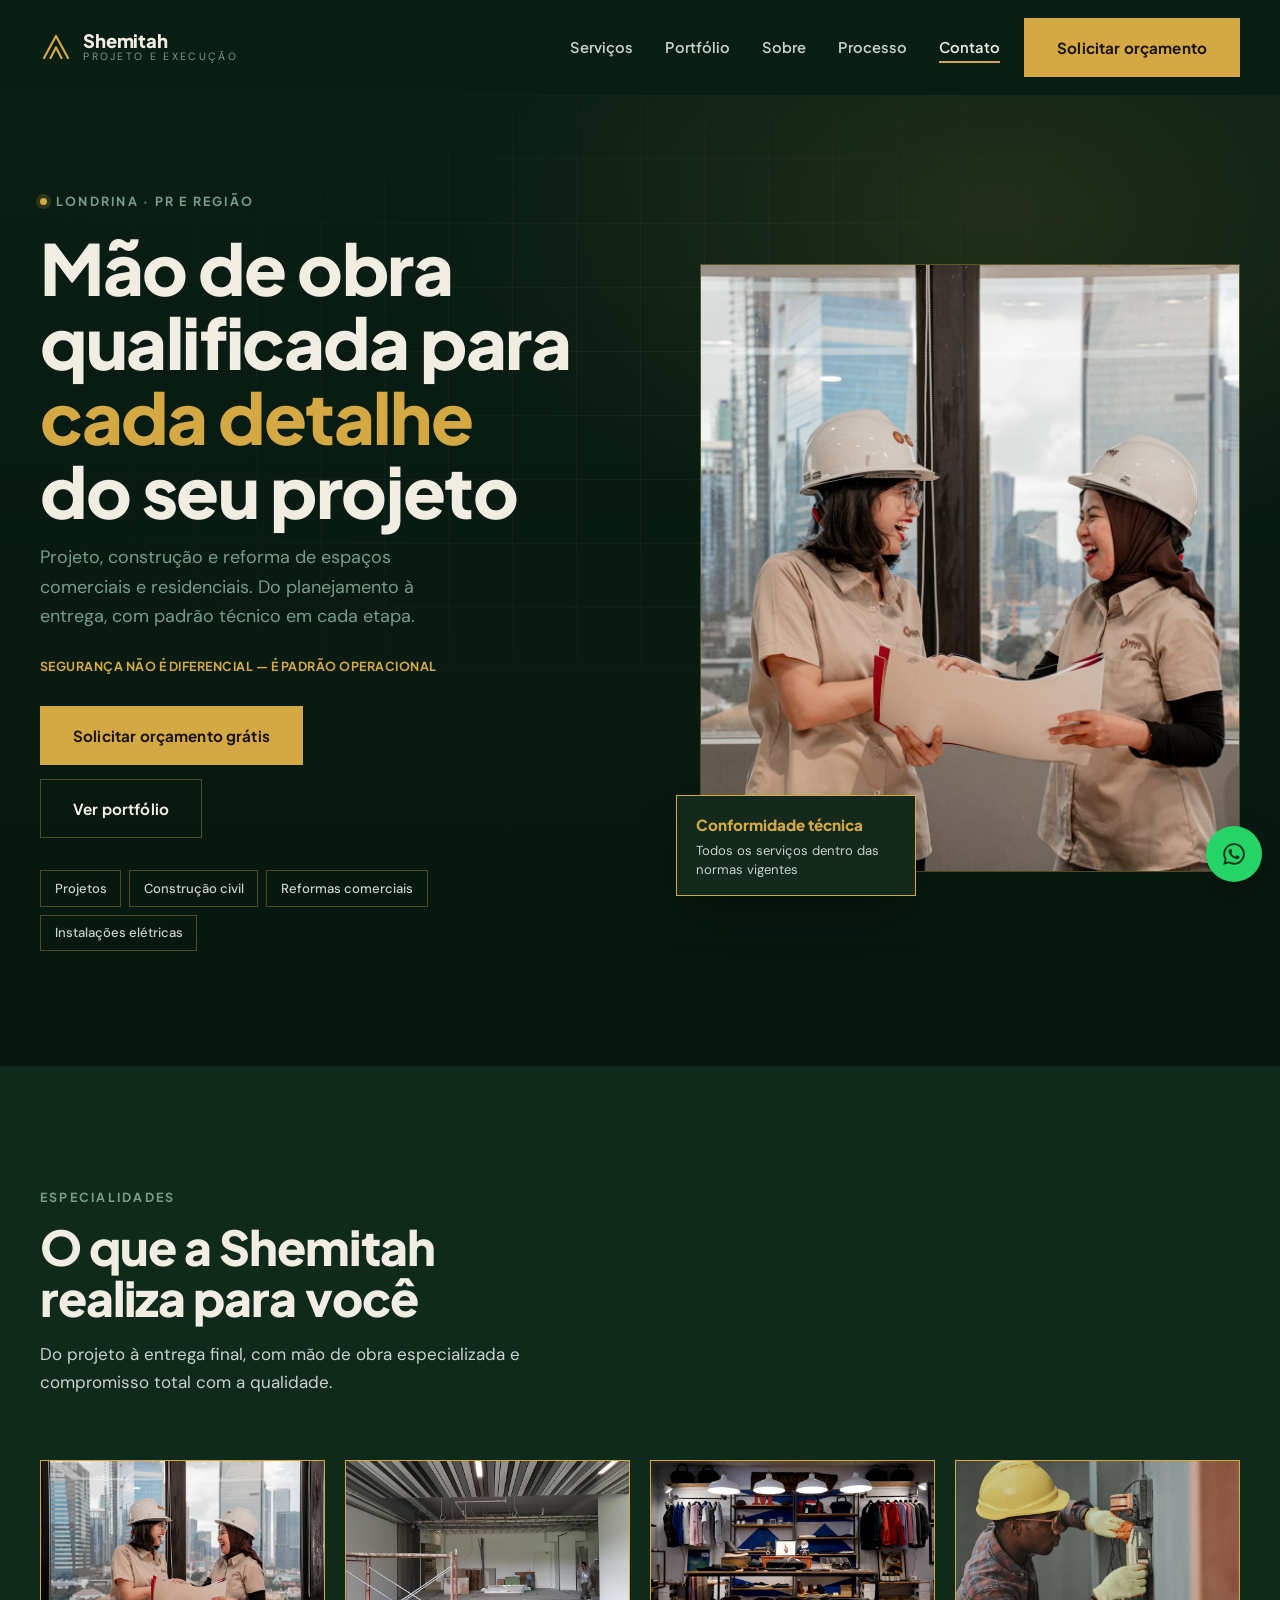
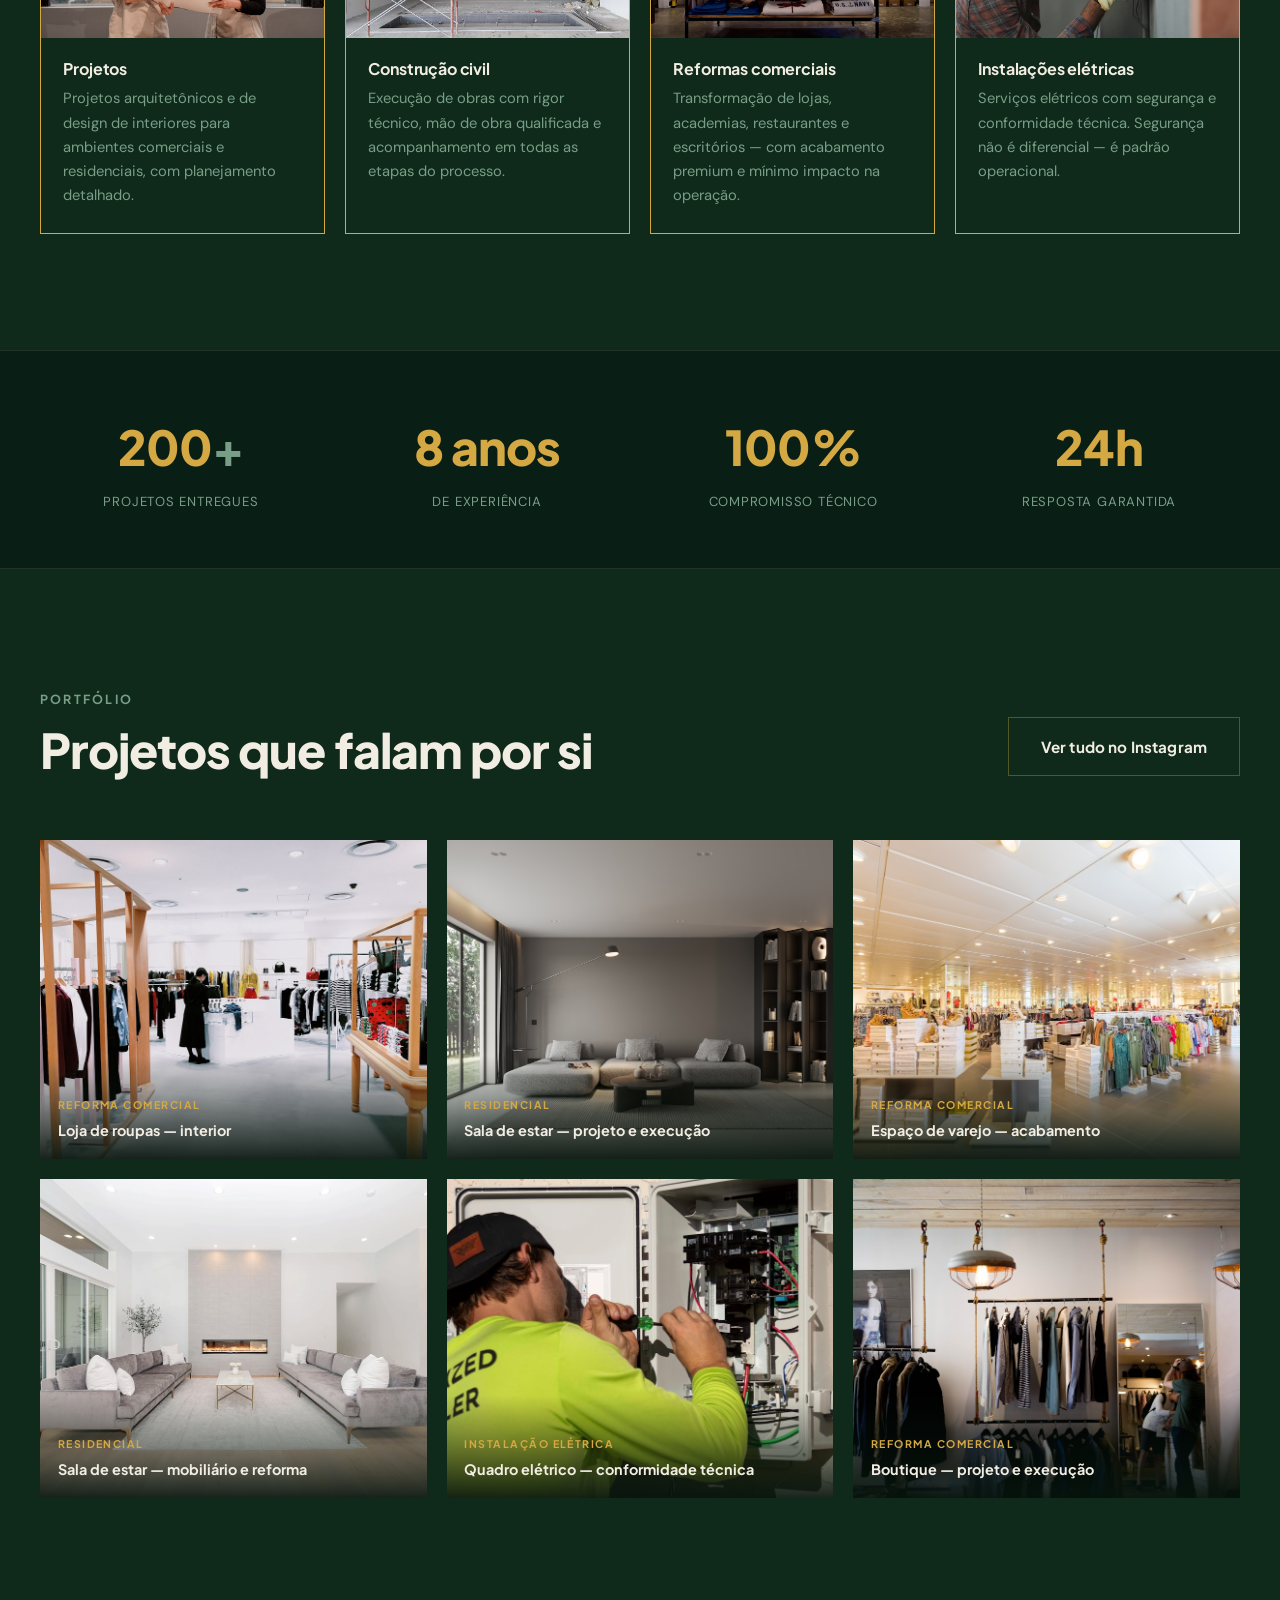
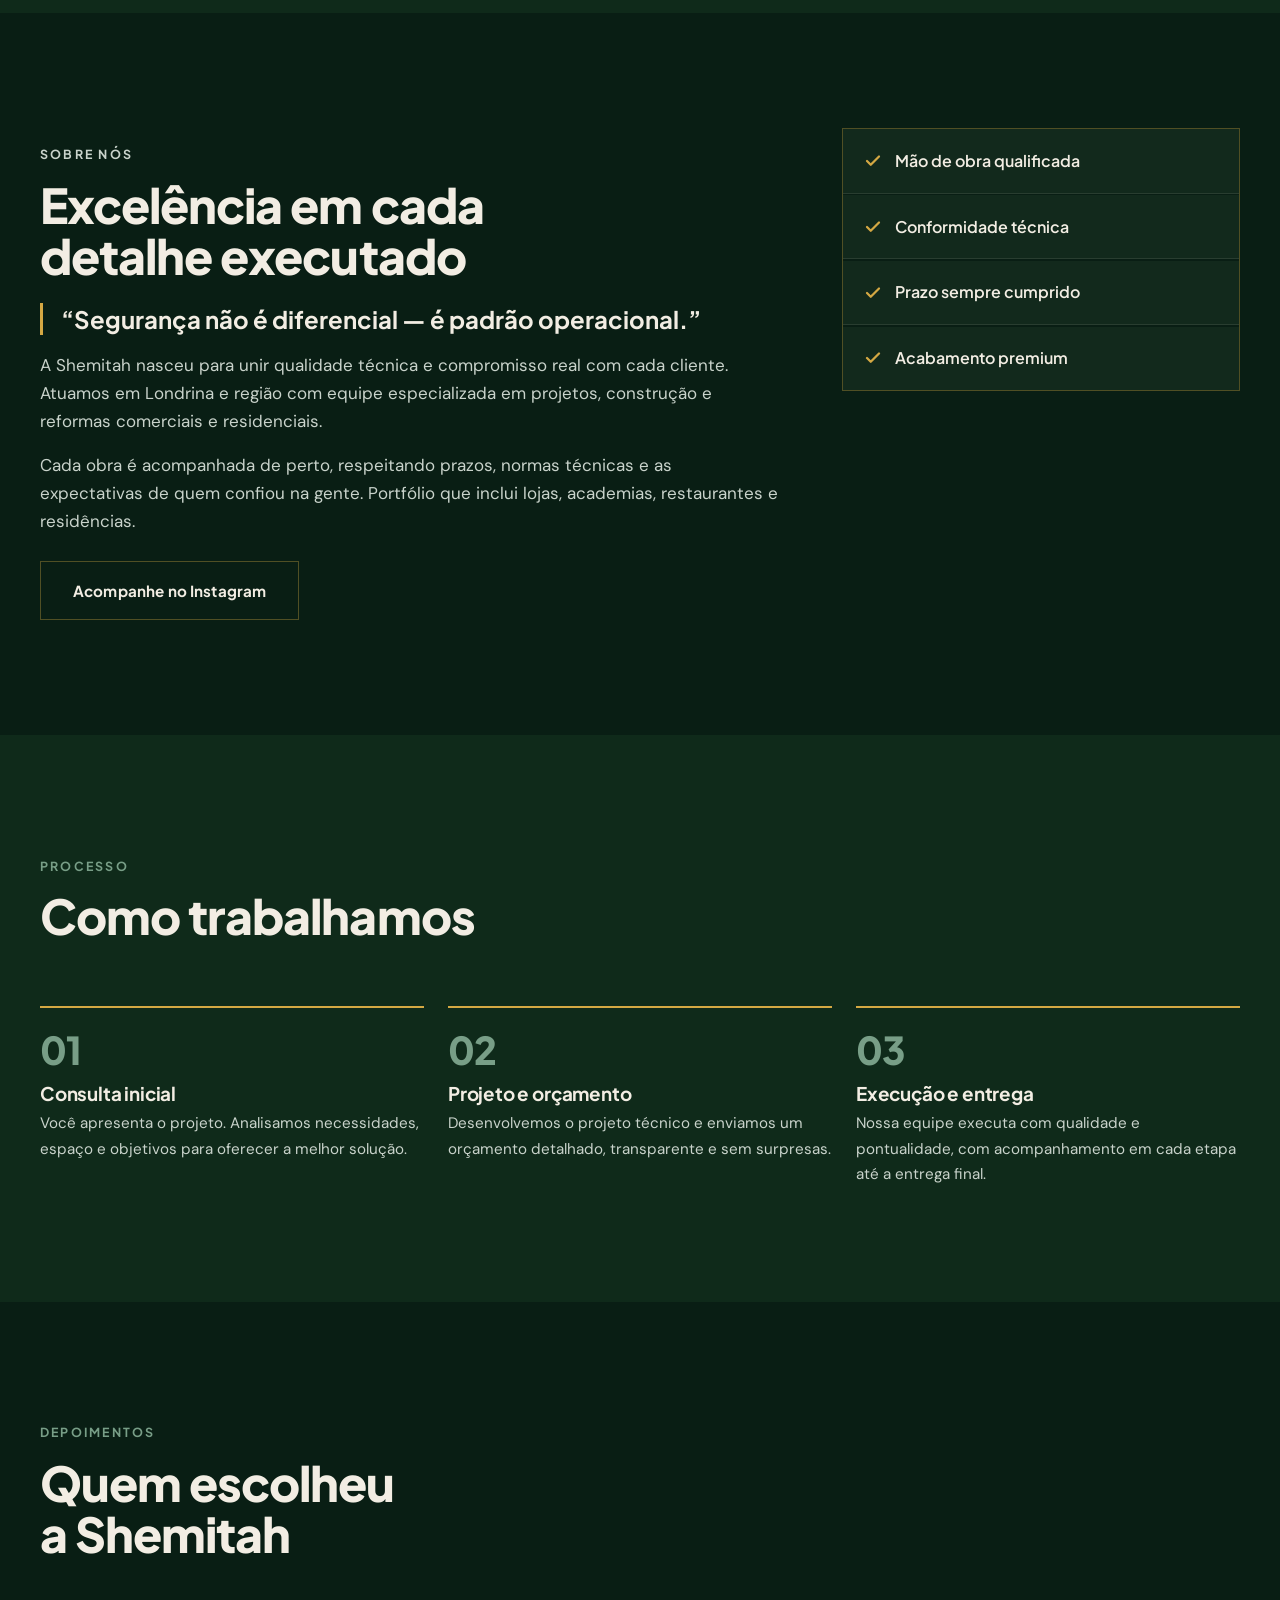
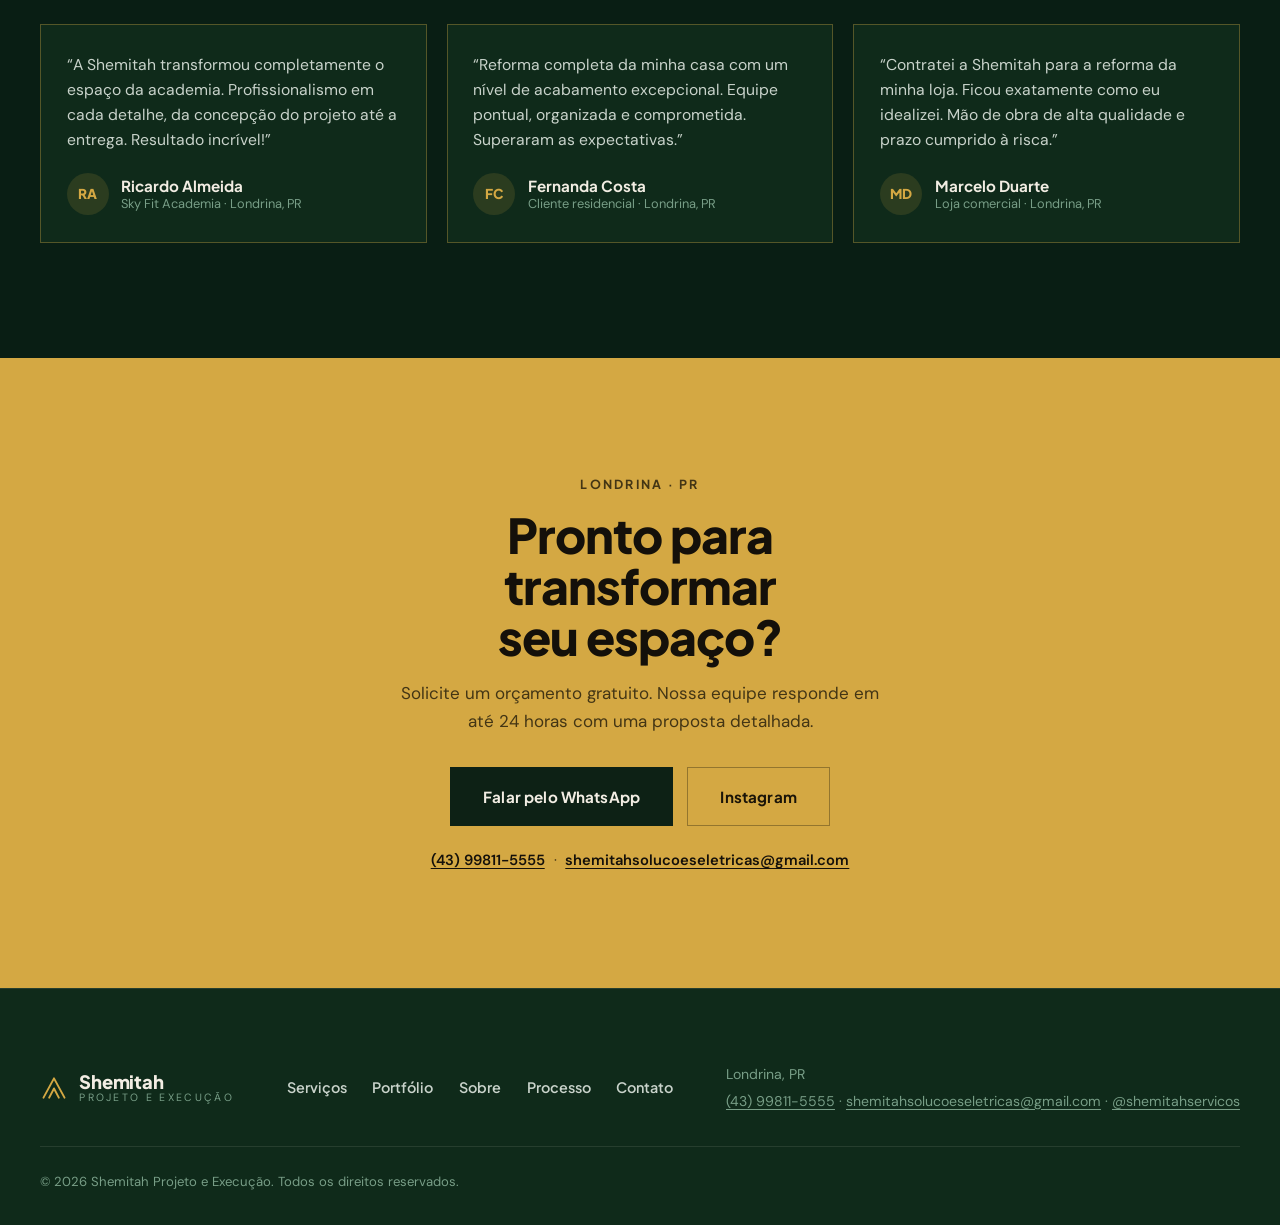
==== commit d13b04b1: "Adiciona dados reais de contato (WhatsApp, telefone e e-mail) - WhatsApp/tel: (43) 99811-5555 em tod" ====
--- a/index.html
+++ b/index.html
@@ -9,11 +9,9 @@
   ┌──────────────────────────────────────────────────────────────────────┐
   │  CONFIGURAÇÃO — pendências                                            │
   │                                                                      │
-  │  • Domínio shemitah.com.br: OK (canonical/OG/sitemap/robots + CNAME). │
-  │  • WHATSAPP: procure por  5543999999999  e troque pelo número real    │
-  │    (formato internacional, só dígitos: 55 + DDD + número).            │
-  │  • Endereço, telefone fixo, e-mail e horário: bloco JSON-LD no final  │
-  │    deste arquivo (marcados com TODO).                                 │
+  │  • Domínio, WhatsApp ((43) 99811-5555), e-mail: OK.                   │
+  │  • Ainda faltam no JSON-LD (final do arquivo): endereço completo      │
+  │    (rua, número, bairro, CEP) e horário de atendimento real.          │
   └──────────────────────────────────────────────────────────────────────┘
 -->
 
@@ -81,7 +79,7 @@
       </ul>
     </nav>
 
-    <a class="btn btn-solid header-cta" href="https://wa.me/5543999999999?text=Ol%C3%A1!%20Gostaria%20de%20solicitar%20um%20or%C3%A7amento%20gratuito." target="_blank" rel="noopener">Solicitar orçamento</a>
+    <a class="btn btn-solid header-cta" href="https://wa.me/5543998115555?text=Ol%C3%A1!%20Gostaria%20de%20solicitar%20um%20or%C3%A7amento%20gratuito." target="_blank" rel="noopener">Solicitar orçamento</a>
 
     <button class="nav-toggle" type="button" aria-expanded="false" aria-controls="menu-mobile" aria-label="Abrir menu">
       <span></span><span></span><span></span>
@@ -95,7 +93,7 @@
       <a href="#sobre">Sobre</a>
       <a href="#processo">Processo</a>
       <a href="#contato">Contato</a>
-      <a class="btn btn-solid" href="https://wa.me/5543999999999?text=Ol%C3%A1!%20Gostaria%20de%20solicitar%20um%20or%C3%A7amento%20gratuito." target="_blank" rel="noopener">Solicitar orçamento</a>
+      <a class="btn btn-solid" href="https://wa.me/5543998115555?text=Ol%C3%A1!%20Gostaria%20de%20solicitar%20um%20or%C3%A7amento%20gratuito." target="_blank" rel="noopener">Solicitar orçamento</a>
     </nav>
   </div>
 </header>
@@ -121,7 +119,7 @@
         <p class="safety-band">Segurança não é diferencial — é padrão operacional</p>
 
         <div class="hero-actions">
-          <a class="btn btn-solid" href="https://wa.me/5543999999999?text=Ol%C3%A1!%20Gostaria%20de%20solicitar%20um%20or%C3%A7amento%20gratuito." target="_blank" rel="noopener">Solicitar orçamento grátis</a>
+          <a class="btn btn-solid" href="https://wa.me/5543998115555?text=Ol%C3%A1!%20Gostaria%20de%20solicitar%20um%20or%C3%A7amento%20gratuito." target="_blank" rel="noopener">Solicitar orçamento grátis</a>
           <a class="btn btn-ghost" href="#portfolio">Ver portfólio</a>
         </div>
 
@@ -297,9 +295,14 @@
       <h2 id="cta-title">Pronto para transformar seu espaço?</h2>
       <p>Solicite um orçamento gratuito. Nossa equipe responde em até 24 horas com uma proposta detalhada.</p>
       <div class="hero-actions">
-        <a class="btn btn-dark" href="https://wa.me/5543999999999?text=Ol%C3%A1!%20Gostaria%20de%20solicitar%20um%20or%C3%A7amento%20gratuito." target="_blank" rel="noopener">Falar pelo WhatsApp</a>
+        <a class="btn btn-dark" href="https://wa.me/5543998115555?text=Ol%C3%A1!%20Gostaria%20de%20solicitar%20um%20or%C3%A7amento%20gratuito." target="_blank" rel="noopener">Falar pelo WhatsApp</a>
         <a class="btn btn-outline-dark" href="https://www.instagram.com/shemitahservicos/" target="_blank" rel="noopener">Instagram</a>
       </div>
+      <p class="cta-contact">
+        <a href="tel:+554398115555">(43)&nbsp;99811-5555</a>
+        <span aria-hidden="true">·</span>
+        <a href="mailto:shemitahsolucoeseletricas@gmail.com">shemitahsolucoeseletricas@gmail.com</a>
+      </p>
     </div>
   </section>
 </main>
@@ -322,14 +325,19 @@
       <a href="#processo">Processo</a>
       <a href="#contato">Contato</a>
     </nav>
-    <p class="footer-meta">Londrina, PR · <a href="https://www.instagram.com/shemitahservicos/" target="_blank" rel="noopener">@shemitahservicos</a></p>
+    <p class="footer-meta">
+      Londrina, PR<br />
+      <a href="tel:+554398115555">(43)&nbsp;99811-5555</a> ·
+      <a href="mailto:shemitahsolucoeseletricas@gmail.com">shemitahsolucoeseletricas@gmail.com</a> ·
+      <a href="https://www.instagram.com/shemitahservicos/" target="_blank" rel="noopener">@shemitahservicos</a>
+    </p>
   </div>
   <div class="wrap footer-legal">
     <p>© <span data-year>2025</span> Shemitah Projeto e Execução. Todos os direitos reservados.</p>
   </div>
 </footer>
 
-<a class="wa-float" href="https://wa.me/5543999999999?text=Ol%C3%A1!%20Gostaria%20de%20solicitar%20um%20or%C3%A7amento%20gratuito." target="_blank" rel="noopener" aria-label="Falar no WhatsApp">
+<a class="wa-float" href="https://wa.me/5543998115555?text=Ol%C3%A1!%20Gostaria%20de%20solicitar%20um%20or%C3%A7amento%20gratuito." target="_blank" rel="noopener" aria-label="Falar no WhatsApp">
   <svg viewBox="0 0 24 24" width="26" height="26" fill="currentColor" aria-hidden="true"><path d="M19.05 4.91A9.82 9.82 0 0 0 12.04 2c-5.46 0-9.9 4.44-9.9 9.9 0 1.75.46 3.45 1.32 4.95L2 22l5.3-1.39c1.45.79 3.08 1.21 4.74 1.21 5.46 0 9.9-4.44 9.9-9.9 0-2.64-1.03-5.13-2.89-7.01Zm-7.01 15.24c-1.48 0-2.93-.4-4.19-1.15l-.3-.18-3.12.82.83-3.04-.2-.31a8.22 8.22 0 0 1-1.26-4.36c0-4.54 3.7-8.23 8.24-8.23 2.2 0 4.27.86 5.82 2.42a8.18 8.18 0 0 1 2.41 5.82c0 4.54-3.7 8.22-8.24 8.22Zm4.52-6.16c-.25-.12-1.47-.72-1.69-.81-.23-.08-.39-.12-.56.12-.16.25-.64.81-.79.97-.14.17-.29.19-.54.06-.25-.12-1.05-.39-1.99-1.23-.74-.66-1.23-1.47-1.38-1.72-.14-.25-.02-.38.11-.51.11-.11.25-.29.37-.43.13-.14.17-.25.25-.41.08-.17.04-.31-.02-.43-.06-.12-.56-1.34-.76-1.84-.2-.48-.41-.42-.56-.43h-.48c-.17 0-.43.06-.66.31-.22.25-.86.85-.86 2.07 0 1.22.89 2.4 1.01 2.56.12.17 1.75 2.67 4.25 3.74.59.26 1.05.41 1.42.52.6.19 1.14.16 1.57.1.48-.07 1.47-.6 1.68-1.18.21-.58.21-1.07.14-1.18-.06-.11-.22-.17-.47-.29Z"/></svg>
 </a>
 
@@ -346,8 +354,8 @@
   "description": "Projeto, construção e reforma de espaços comerciais e residenciais em Londrina e região.",
   "url": "https://shemitah.com.br/",
   "image": "https://shemitah.com.br/assets/img/og-cover.jpg",
-  "telephone": "+55-43-99999-9999",
-  "email": "contato@shemitah.com.br",
+  "telephone": "+55-43-99811-5555",
+  "email": "shemitahsolucoeseletricas@gmail.com",
   "priceRange": "$$",
   "areaServed": { "@type": "City", "name": "Londrina" },
   "address": {
--- a/css/styles.css
+++ b/css/styles.css
@@ -356,6 +356,16 @@
 .cta h2 { color: #14100a; }
 .cta p { color: rgba(26,20,8,.78); }
 .cta .hero-actions { justify-content: center; margin-top: 1rem; }
+.cta-contact {
+  margin-top: .4rem; font-size: .92rem;
+  display: flex; flex-wrap: wrap; gap: .55rem; justify-content: center;
+  color: rgba(26, 20, 8, .7);
+}
+.cta-contact a {
+  color: #14100a; font-weight: 600;
+  text-decoration: underline; text-underline-offset: 3px;
+}
+.cta-contact a:hover { text-decoration: none; }
 
 /* =========================================================
    FOOTER
@@ -368,7 +378,8 @@
 .footer-inner nav { display: flex; gap: 1.6rem; flex-wrap: wrap; }
 .footer-inner nav a { font-family: var(--font-display); font-weight: 600; font-size: .9rem; color: var(--ink-dim); }
 .footer-inner nav a:hover { color: var(--gold); }
-.footer-meta { font-size: .88rem; color: var(--sage); }
+.footer-meta { font-size: .88rem; color: var(--sage); line-height: 1.9; }
+.footer-meta a { text-decoration: underline; text-underline-offset: 3px; }
 .footer-meta a:hover { color: var(--gold); }
 .footer-legal { padding-block: 1.5rem 2rem; }
 .footer-legal p { font-size: .82rem; color: var(--sage); }
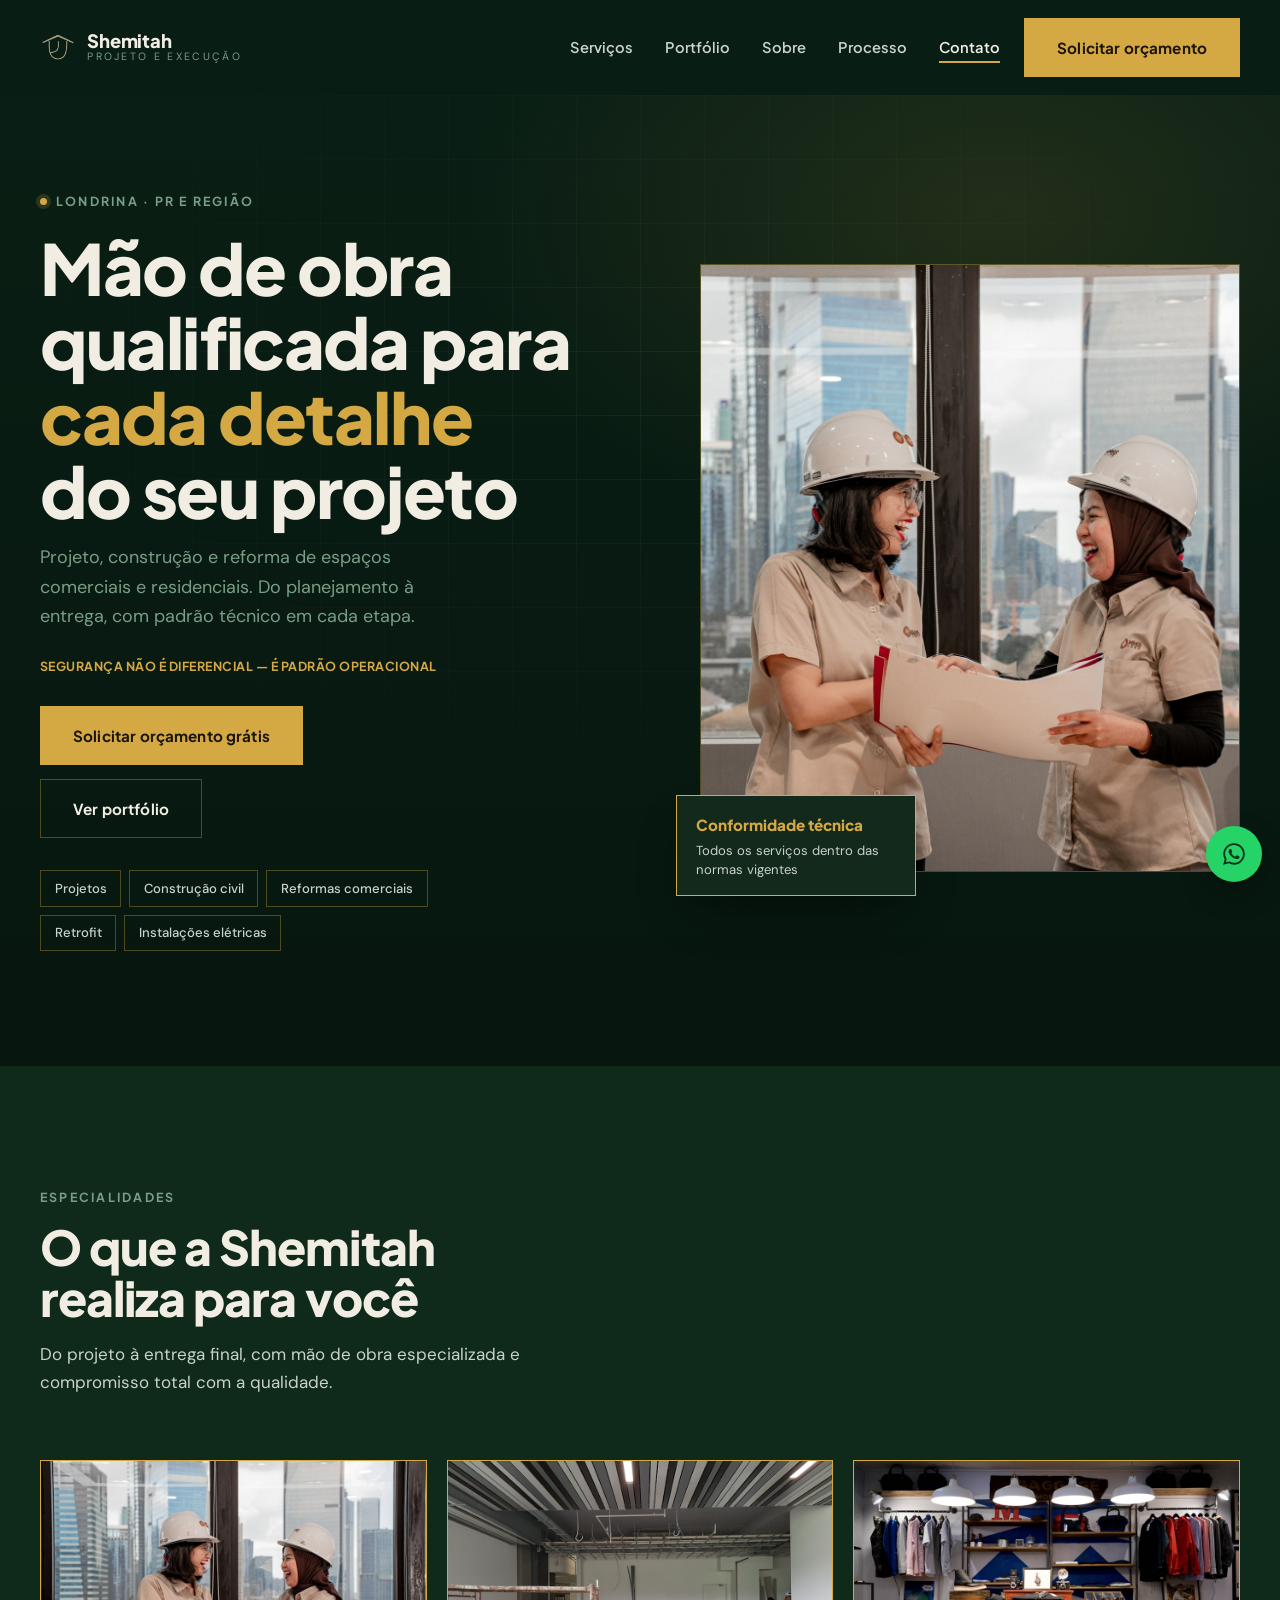
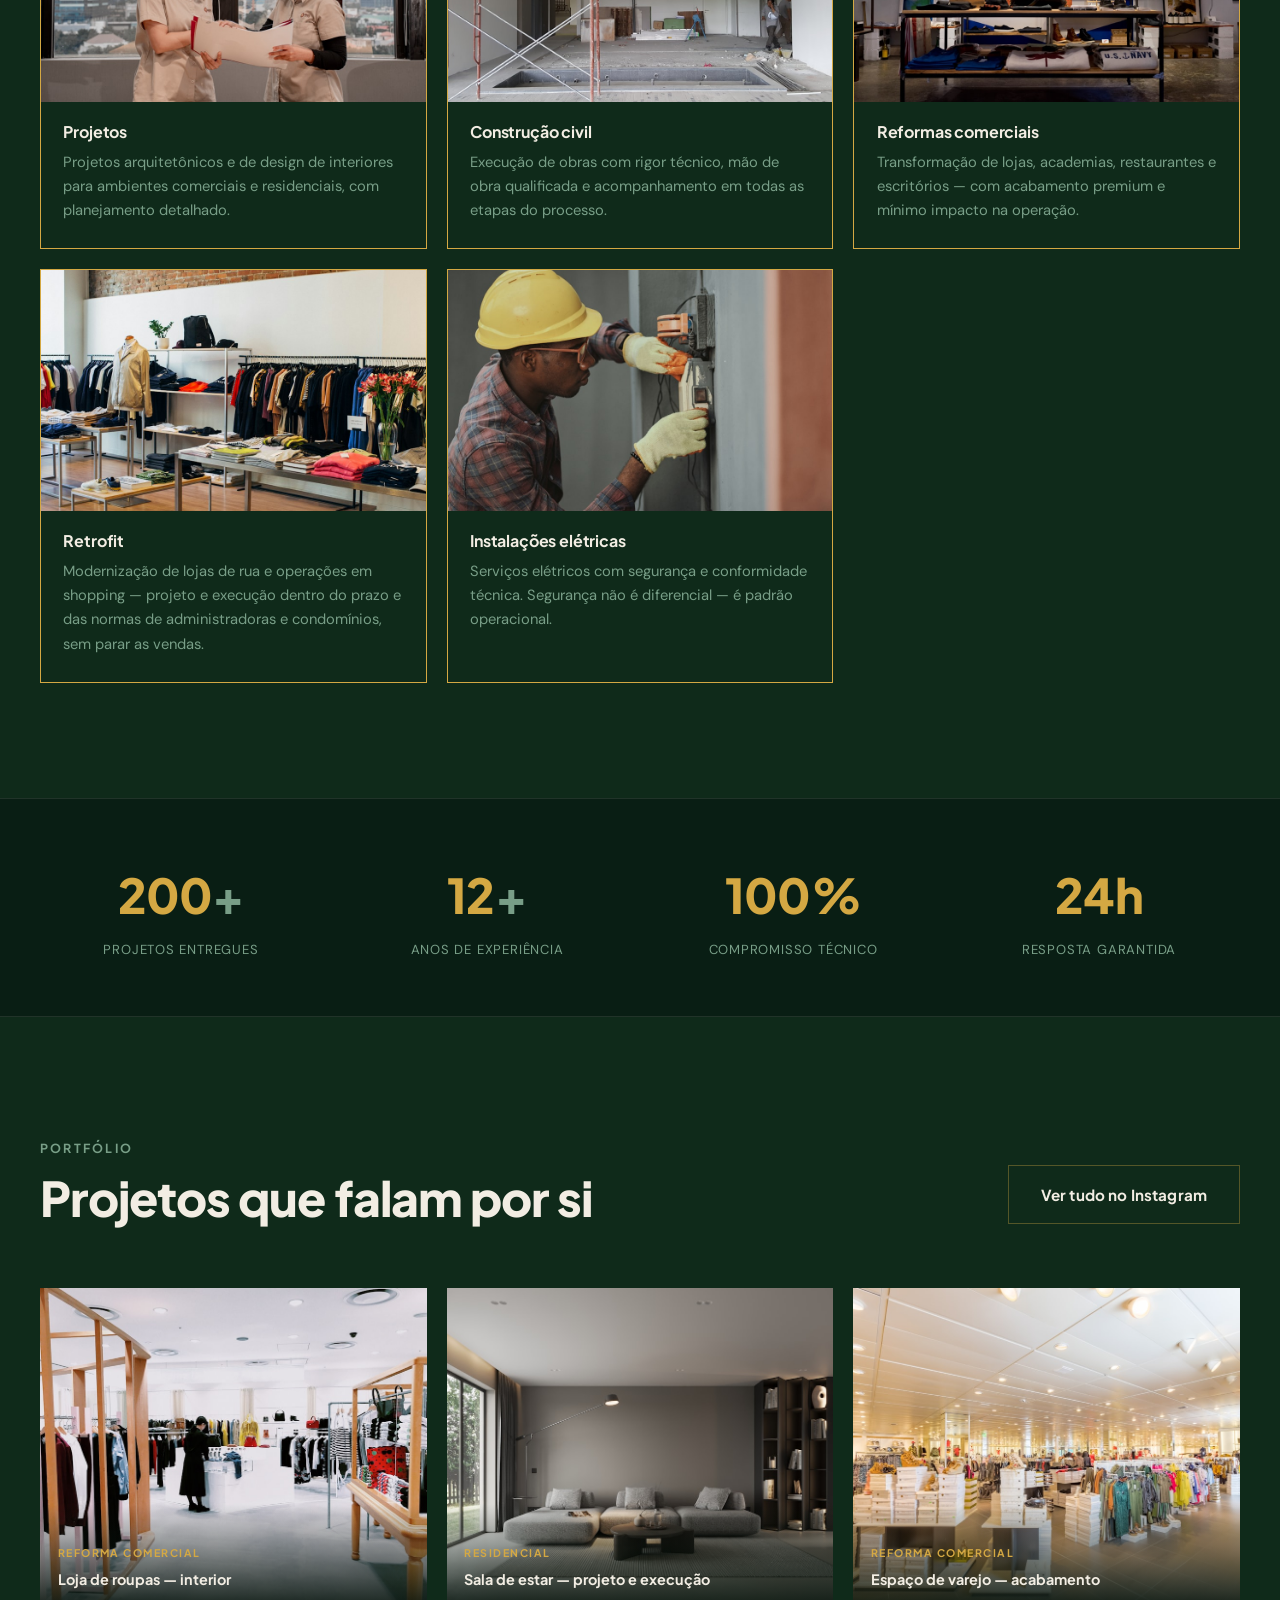
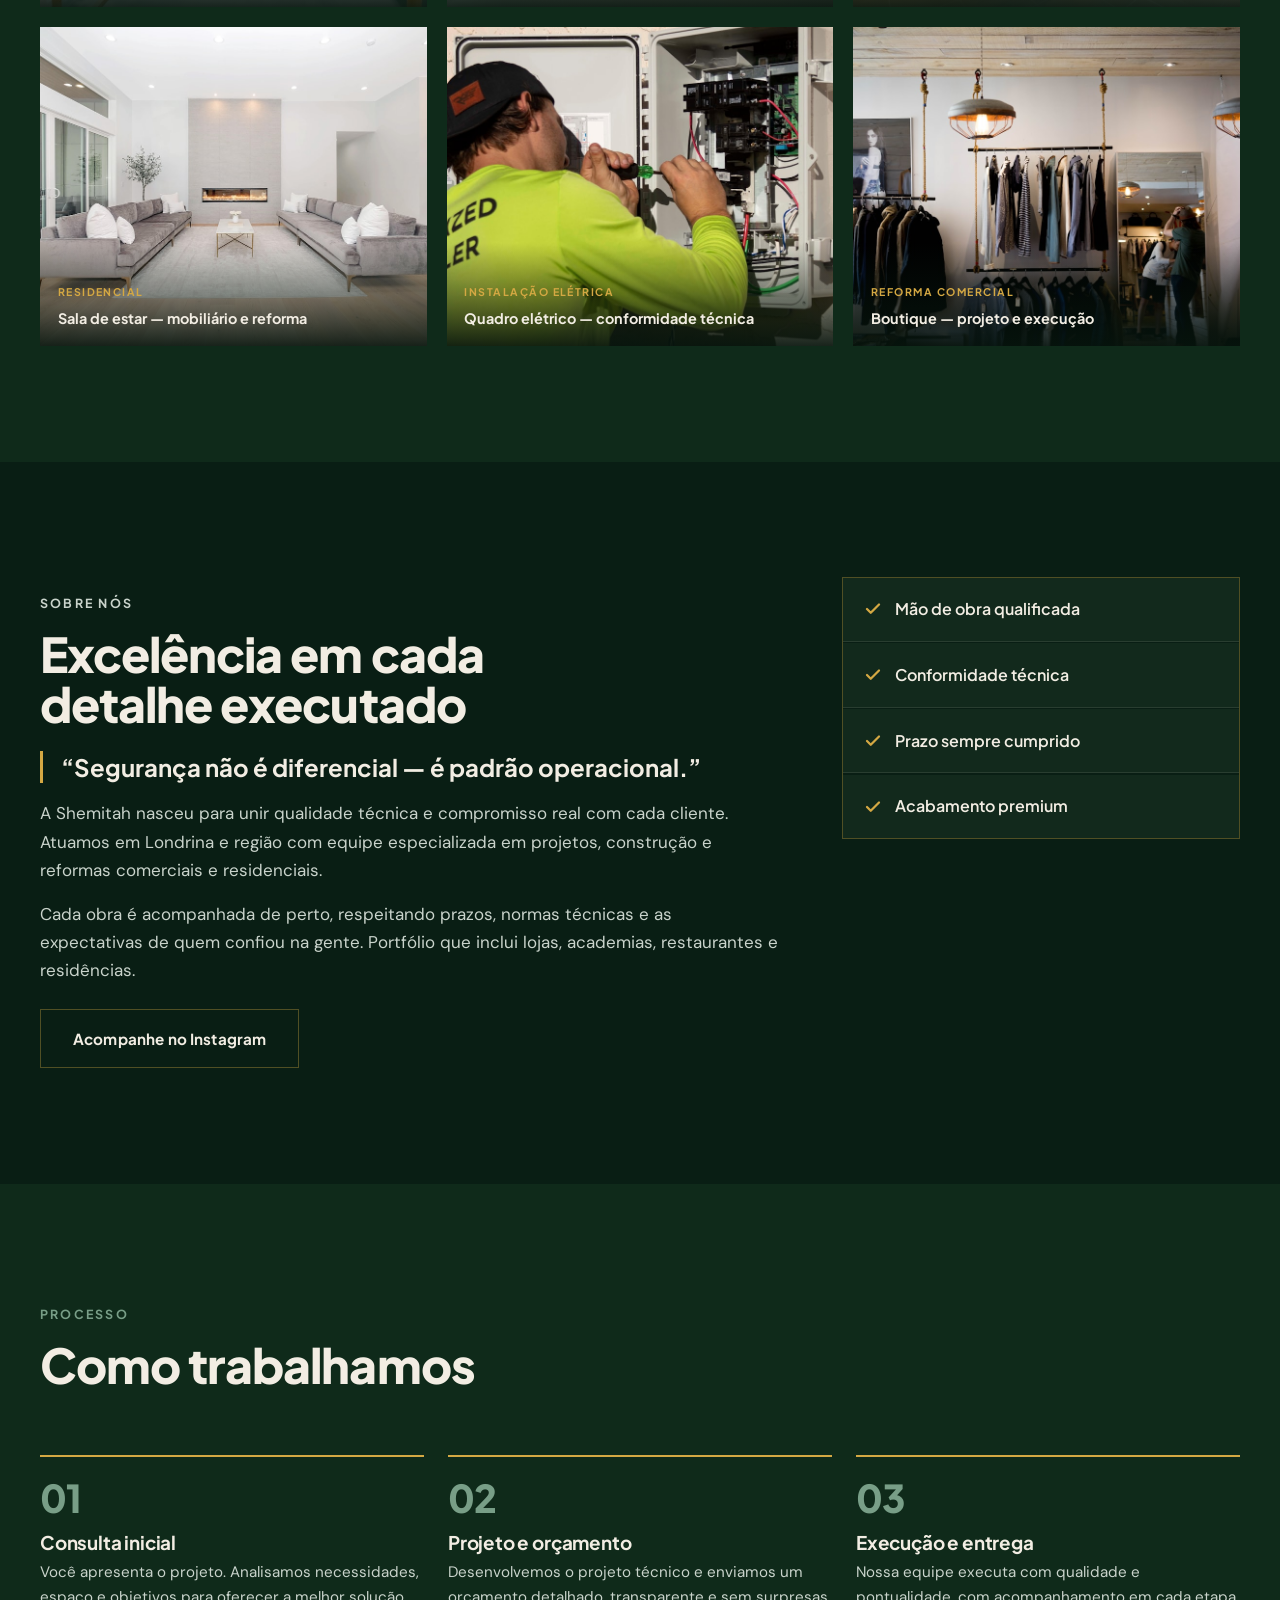
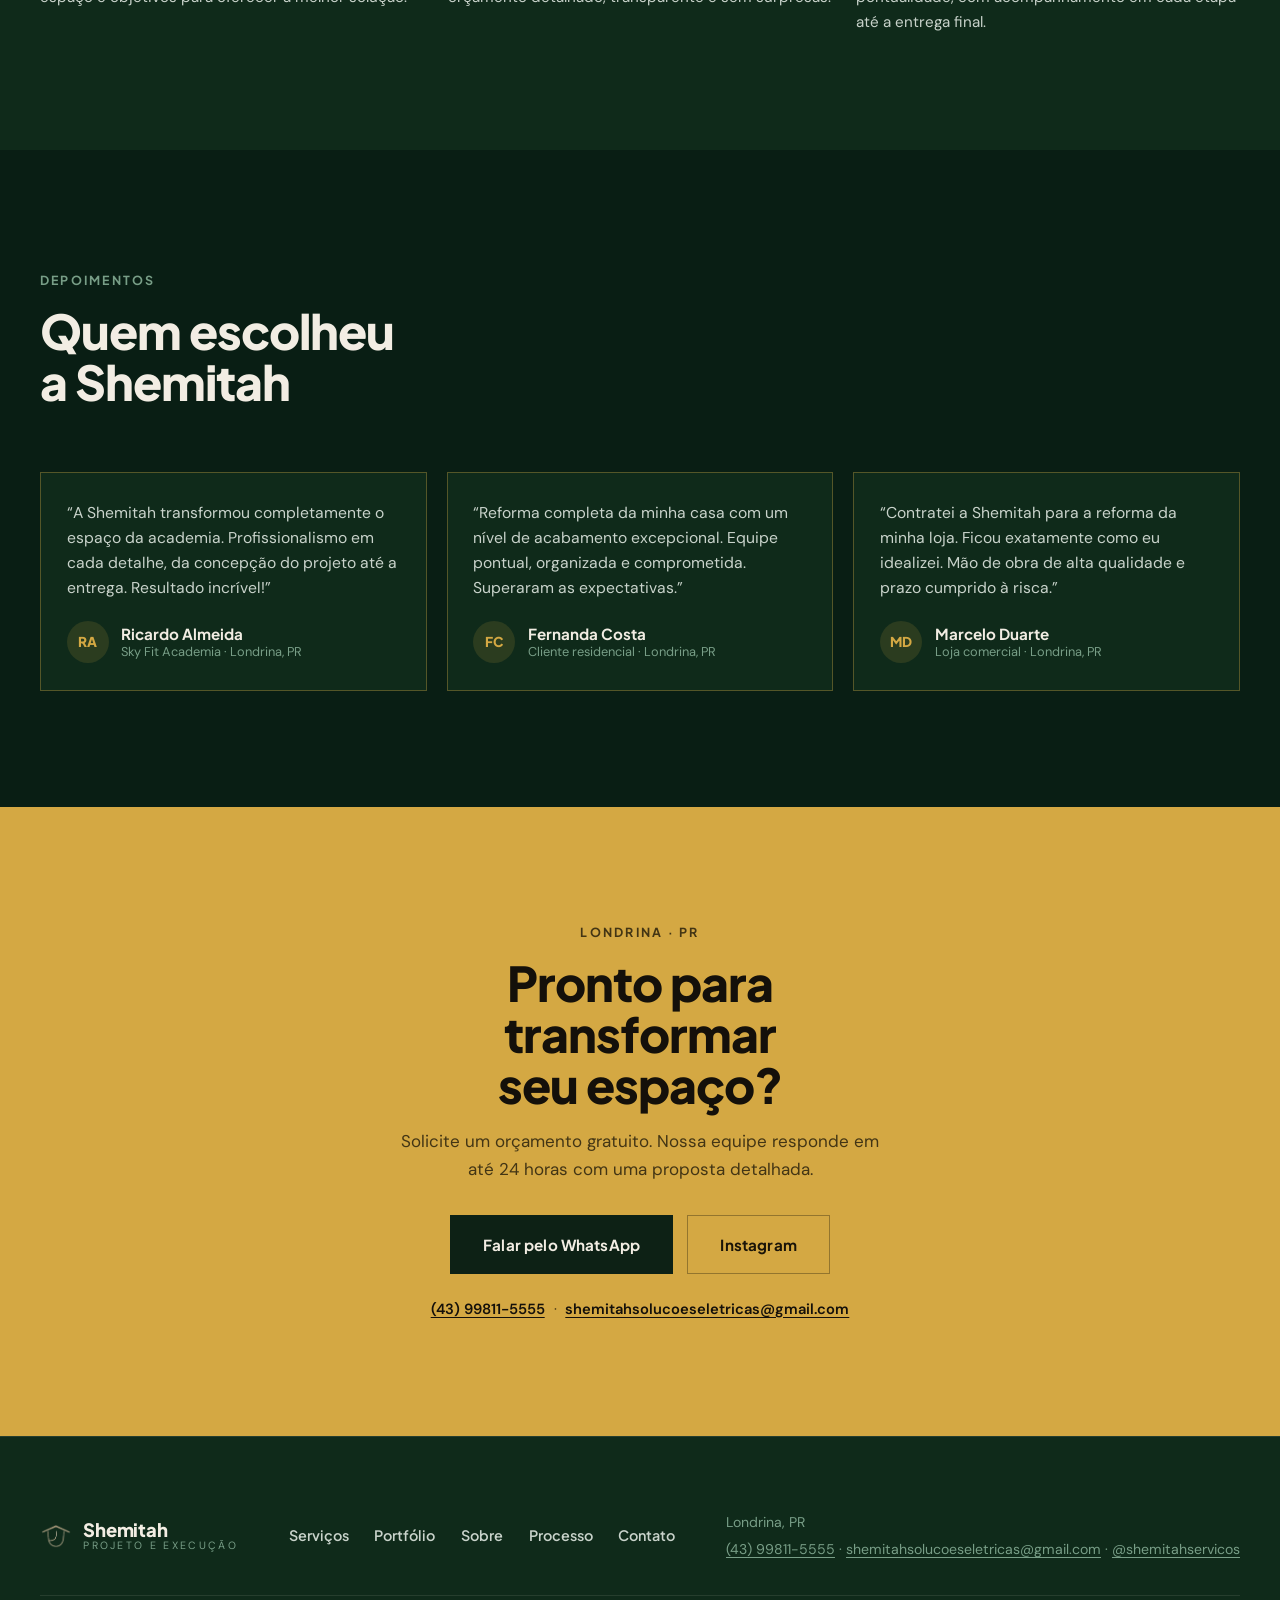
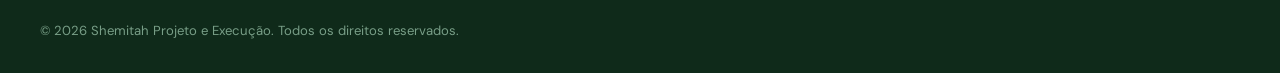
==== commit 90bef769: "Atualiza tempo de experiencia, adiciona servico Retrofit e logo real - +12 anos de experiencia (era " ====
--- a/index.html
+++ b/index.html
@@ -41,8 +41,9 @@
 <meta name="twitter:description" content="Projeto, construção e reforma de espaços comerciais e residenciais em Londrina e região." />
 <meta name="twitter:image" content="https://shemitah.com.br/assets/img/og-cover.jpg" />
 
-<link rel="icon" href="assets/favicon.svg" type="image/svg+xml" />
-<link rel="apple-touch-icon" href="assets/favicon.svg" />
+<link rel="icon" href="assets/favicon-32.png" sizes="32x32" type="image/png" />
+<link rel="icon" href="assets/favicon-16.png" sizes="16x16" type="image/png" />
+<link rel="apple-touch-icon" href="assets/apple-touch-icon.png" />
 <link rel="manifest" href="site.webmanifest" />
 
 <link rel="preconnect" href="https://fonts.googleapis.com" />
@@ -58,10 +59,7 @@
   <div class="wrap header-inner">
     <a class="brand" href="#topo" aria-label="Shemitah Projeto e Execução — início">
       <span class="brand-mark" aria-hidden="true">
-        <svg viewBox="0 0 32 32" width="32" height="32" fill="none">
-          <path d="M4 27 16 5l12 22" stroke="currentColor" stroke-width="2.2" stroke-linejoin="round" stroke-linecap="round"/>
-          <path d="M10.5 27 16 16.5 21.5 27" stroke="currentColor" stroke-width="2.2" stroke-linecap="round" stroke-linejoin="round"/>
-        </svg>
+        <img src="assets/img/logo-mark.png" alt="" width="267" height="220" />
       </span>
       <span class="brand-text">
         <strong translate="no">Shemitah</strong>
@@ -127,6 +125,7 @@
           <li>Projetos</li>
           <li>Construção civil</li>
           <li>Reformas comerciais</li>
+          <li>Retrofit</li>
           <li>Instalações elétricas</li>
         </ul>
       </div>
@@ -175,6 +174,13 @@
           </div>
         </article>
         <article class="card service">
+          <div class="card-media"><img src="assets/img/serv-retrofit.jpg" width="900" height="630" loading="lazy" decoding="async" alt="Interior de loja modernizada em projeto de retrofit comercial" /></div>
+          <div class="card-body">
+            <h3>Retrofit</h3>
+            <p>Modernização de lojas de rua e operações em shopping — projeto e execução dentro do prazo e das normas de administradoras e condomínios, sem parar as vendas.</p>
+          </div>
+        </article>
+        <article class="card service">
           <div class="card-media"><img src="assets/img/serv-eletrica.jpg" width="900" height="630" loading="lazy" decoding="async" alt="Eletricista profissional realizando instalação com equipamento de segurança" /></div>
           <div class="card-body">
             <h3>Instalações elétricas</h3>
@@ -189,7 +195,7 @@
   <section class="section stats-section" aria-label="Shemitah em números">
     <div class="wrap stats">
       <div class="stat"><span class="stat-num">200<span class="plus">+</span></span><span class="stat-label">Projetos entregues</span></div>
-      <div class="stat"><span class="stat-num">8 anos</span><span class="stat-label">de experiência</span></div>
+      <div class="stat"><span class="stat-num">12<span class="plus">+</span></span><span class="stat-label">Anos de experiência</span></div>
       <div class="stat"><span class="stat-num">100%</span><span class="stat-label">Compromisso técnico</span></div>
       <div class="stat"><span class="stat-num">24h</span><span class="stat-label">Resposta garantida</span></div>
     </div>
@@ -311,10 +317,7 @@
   <div class="wrap footer-inner">
     <a class="brand" href="#topo" aria-label="Shemitah Projeto e Execução — início">
       <span class="brand-mark" aria-hidden="true">
-        <svg viewBox="0 0 32 32" width="28" height="28" fill="none">
-          <path d="M4 27 16 5l12 22" stroke="currentColor" stroke-width="2.2" stroke-linecap="round" stroke-linejoin="round"/>
-          <path d="M10.5 27 16 16.5 21.5 27" stroke="currentColor" stroke-width="2.2" stroke-linecap="round" stroke-linejoin="round"/>
-        </svg>
+        <img src="assets/img/logo-mark.png" alt="" width="267" height="220" />
       </span>
       <span class="brand-text"><strong translate="no">Shemitah</strong><small>Projeto e Execução</small></span>
     </a>
@@ -375,6 +378,7 @@
     { "@type": "Offer", "itemOffered": { "@type": "Service", "name": "Projetos arquitetônicos e de interiores" } },
     { "@type": "Offer", "itemOffered": { "@type": "Service", "name": "Construção civil" } },
     { "@type": "Offer", "itemOffered": { "@type": "Service", "name": "Reformas comerciais" } },
+    { "@type": "Offer", "itemOffered": { "@type": "Service", "name": "Retrofit de lojas e shoppings" } },
     { "@type": "Offer", "itemOffered": { "@type": "Service", "name": "Instalações elétricas" } }
   ]
 }
--- a/css/styles.css
+++ b/css/styles.css
@@ -140,7 +140,9 @@
 .site-header[data-scrolled] .header-inner { padding-block: .7rem; }
 
 .brand { display: inline-flex; align-items: center; gap: .7rem; flex-shrink: 0; }
-.brand-mark { color: var(--gold); display: grid; place-items: center; }
+.brand-mark { display: grid; place-items: center; }
+.brand-mark img { width: 36px; height: auto; display: block; }
+.site-footer .brand-mark img { width: 32px; }
 .brand-text { display: grid; line-height: 1.1; }
 .brand-text strong { font-family: var(--font-display); font-weight: 800; font-size: 1.15rem; letter-spacing: -.01em; }
 .brand-text small { font-size: .66rem; letter-spacing: .22em; text-transform: uppercase; color: var(--sage); }
@@ -252,7 +254,7 @@
 
 /* ---------- cards ---------- */
 .cards { display: grid; gap: 1.25rem; }
-.services { grid-template-columns: repeat(4, 1fr); }
+.services { grid-template-columns: repeat(3, 1fr); }
 
 .card {
   background: var(--bg-alt); border: 1px solid var(--line);
